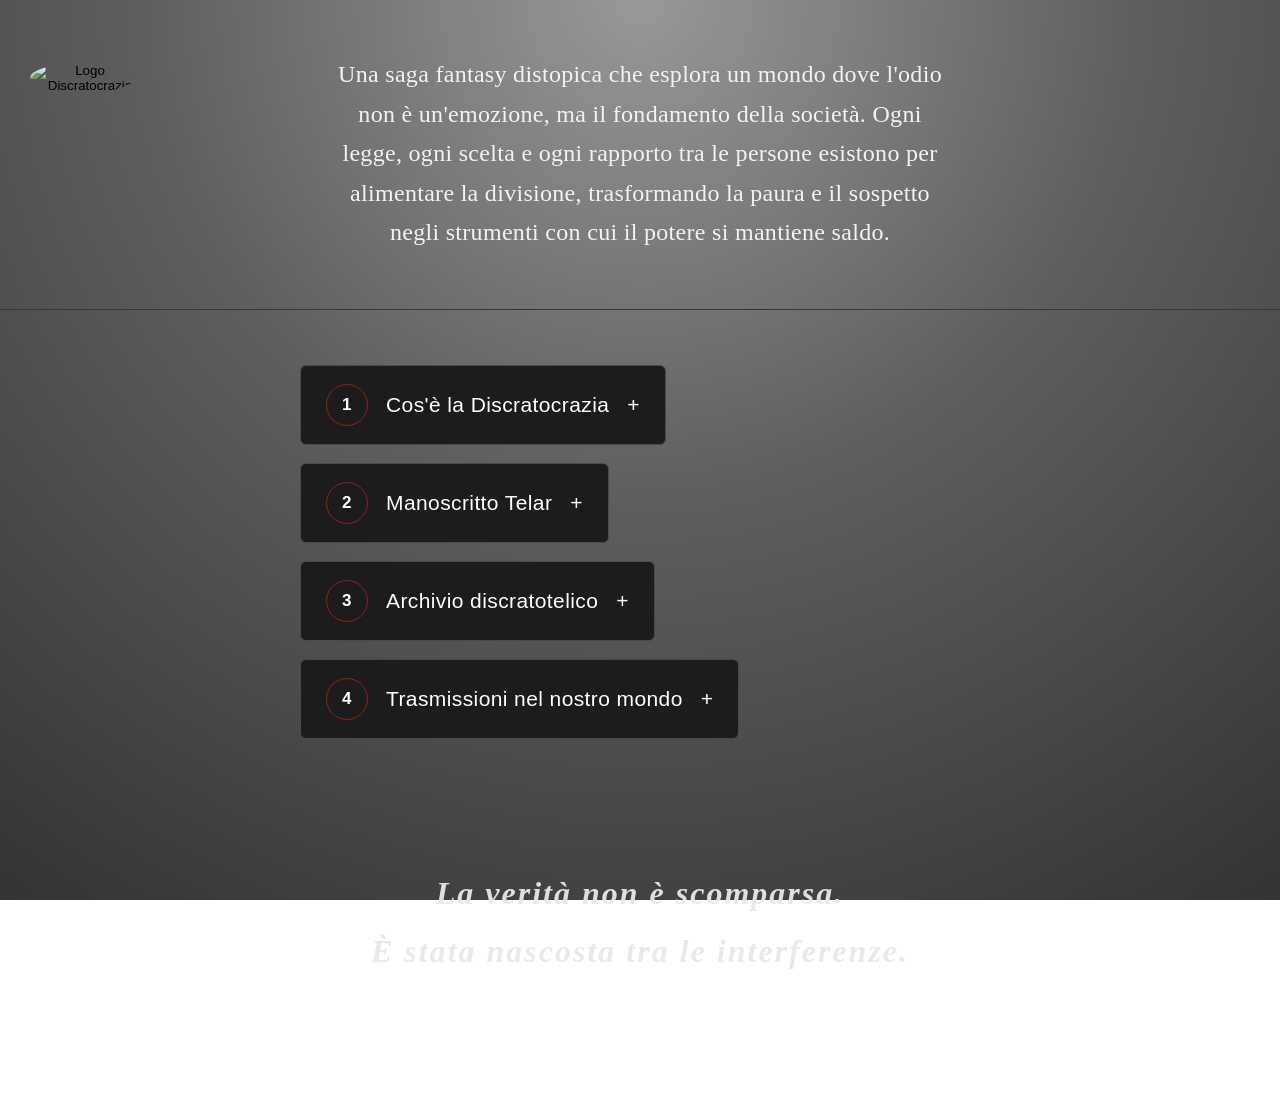
==== index.html @ 0948eb83 "Add files via upload" ====
<!DOCTYPE html>
<html lang="it">
<head>
  <meta charset="UTF-8">

  <meta
    name="viewport"
    content="width=device-width, initial-scale=1.0"
  >

  <title>Discratocrazia</title>

  <link rel="stylesheet" href="style.css">
</head>

<body>

  <header class="hero">

    <!--
      Per ora usiamo un riquadro provvisorio.
      Quando avrai il logo, lo metteremo nella cartella images.
    -->
    <button
      id="logoButton"
      class="logo-button"
      type="button"
      aria-label="Mostra contenuto segreto"
    >
     <img
  src="images/logo.jpg"
  alt="Logo Discratocrazia"
  class="logo-image"
>
    </button>

    <div class="intro-container">
      <p class="intro-text">
        Una saga fantasy distopica che esplora un mondo dove l'odio non è
        un'emozione, ma il fondamento della società. Ogni legge, ogni scelta
        e ogni rapporto tra le persone esistono per alimentare la divisione,
        trasformando la paura e il sospetto negli strumenti con cui il potere
        si mantiene saldo.
      </p>
    </div>

  </header>

  <main class="main-content">

   <nav class="button-container" aria-label="Sezioni principali">

  <!-- PULSANTE 1 -->

  <section class="accordion-item">

    <button
      class="menu-button accordion-button"
      type="button"
      aria-expanded="false"
      aria-controls="panel-discratocrazia"
    >
      <span class="button-number">1</span>
      <span class="button-title">Cos'è la Discratocrazia</span>
      <span class="accordion-symbol">+</span>
    </button>

    <div
      id="panel-discratocrazia"
      class="accordion-panel"
      hidden
    >
      <article class="accordion-content">

        <h2>Lo Stato</h2>

        <p>
          La Discratocrazia non è una semplice forma di governo:
          è un sistema costruito sulla divisione. Convince ogni cittadino
          che il vero nemico sia chi gli vive accanto, trasformando l'odio
          in ordine e il sospetto in stabilità.
        </p>

        <p>
          In questo modo il potere non ha bisogno di reprimere continuamente:
          sono le persone stesse a sorvegliarsi.
        </p>

        <h2>La Dottrina</h2>

        <p>
          Sotto la guida degli dei, la società è stata plasmata secondo
          un unico principio: un popolo diviso non può ribellarsi.
        </p>

        <p>
          Ogni forma di solidarietà indipendente è considerata una minaccia.
          La storia viene riscritta, la verità censurata e il dissenso
          soffocato prima ancora che possa diventare una voce.
        </p>

        <h2>Il Braccio Armato</h2>

        <p>
          Sorveglianza, propaganda e forza militare operano come un unico
          meccanismo. Le città non sono luoghi di crescita, ma ingranaggi
          di un sistema che misura il valore di ogni individuo in base
          alla sua utilità e alla sua obbedienza.
        </p>

        <div class="accordion-warning">
          <h2>Avviso</h2>

          <p>
            Comprendere la Discratocrazia non significa accettarla.
            Ma dopo averne conosciuto i meccanismi, è difficile guardare
            il mondo con gli stessi occhi.
          </p>
        </div>

      </article>
    </div>

  </section>


  <!-- PULSANTE 2 -->

  <section class="accordion-item">

    <button
      class="menu-button accordion-button"
      type="button"
      aria-expanded="false"
      aria-controls="panel-telar"
    >
      <span class="button-number">2</span>
      <span class="button-title">Manoscritto Telar</span>
      <span class="accordion-symbol">+</span>
    </button>

    <div
      id="panel-telar"
      class="accordion-panel"
      hidden
    >
      <article class="accordion-content">
<img
  src="images/telar.jpg"
  alt="Telar"
  class="telar-image"
>
        <h2>La Storia</h2>

        <p>
          Un tempo era uno studente dell'Accademia. Un ragazzo destinato
          a servire l'ordine imposto dalla Discratocrazia. Poi arrivò la
          purga, e con essa la condanna di tutto ciò che il regime temeva
          di non poter controllare.
        </p>

        <p>
          Telar avrebbe dovuto morire quella notte. Ma è sopravvissuto.
          Ora vive nascosto tra le ombre di Egnora, una città soffocata
          dalla sorveglianza, dal sospetto e dalla paura.
        </p>

        <p>
          Ogni vicolo può nascondere una spia. Ogni parola sbagliata può
          trasformarsi in una sentenza.
        </p>

        <p>
          Braccato dai segugi del regime e costretto a sopravvivere nel
          mercato nero, Telar porta con sé qualcosa che la Discratocrazia
          credeva di aver distrutto per sempre: un potere antico, proibito
          e capace di incrinare le fondamenta stesse del sistema.
        </p>

        <p>
          La sua sola esistenza è una crepa nell'ordine. Rimanere nascosto
          significherebbe sopravvivere. Combattere potrebbe significare
          condannare sé stesso e chiunque gli stia accanto.
        </p>

        <p>
          Ma in un mondo costruito sull'odio e sulla divisione, anche una
          singola scintilla può diventare un incendio. E Telar potrebbe
          essere proprio quella scintilla.
        </p>

        <div class="accordion-warning">
          <h2>Leggi il manoscritto</h2>

          <p>
            «Questo manoscritto non è stato riscritto dalla Discratocrazia.
            Il regime ha solo lasciato una nota alla fine di tale scritto
            per imporre le sue parole.»
          </p>
        </div>

      </article>
    </div>

  </section>


  <!-- PULSANTI ANCORA DA COMPLETARE -->

<section class="accordion-item">

  <button
    class="menu-button accordion-button"
    type="button"
    aria-expanded="false"
    aria-controls="panel-archivio"
  >
    <span class="button-number">3</span>
    <span class="button-title">Archivio discratotelico</span>
    <span class="accordion-symbol">+</span>
  </button>

  <div
    id="panel-archivio"
    class="accordion-panel"
    hidden
  >

    <article class="accordion-content">

      <h2>Archivio discratotelico</h2>

      <p>
        Le informazioni contenute in questo archivio sono frammenti
        recuperati da documenti censurati dalla Discratocrazia.
      </p>

      <!-- STRUTTURA SOCIALE -->

      <details>

        <summary>Struttura sociale</summary>

        <ol>
          <li><strong>Schiavi:</strong> non possono possedere nulla, neanche un nome. Vengono marchiati a fuoco sugli occhi in segno di riconoscenza verso il loro padrone.</li>

          <li><strong>Ricchi:</strong> non fanno parte di un clan ma possono manipolare parte della città tramite il denaro.</li>

          <li><strong>Esercito:</strong> estremamente razzista e ultra purista. Considera i generali come degli dei.</li>

          <li><strong>Nobili:</strong> appartengono a un clan e odiano chiunque, perfino la propria famiglia.</li>

          <li><strong>Clan:</strong> selezionano figli perfetti eliminando i deboli.</li>

          <li><strong>Parlamento:</strong> ogni parlamentare rappresenta il proprio clan e lavora principalmente per danneggiare gli altri.</li>
        </ol>

      </details>

      <!-- POLITICA -->

      <details>

        <summary>Politica</summary>

        <p>

          <strong>Prove per crimini [trapelate non complete]</strong>

        </p>

        <p>

          I nobili hanno sempre ragione se accusano uno schiavo o un ricco,
          anche senza prove.

          I testimoni schiavi non vengono presi in considerazione salvo rare
          eccezioni.

          Le telecamere sono quasi assenti per permettere ai nobili di
          infrangere la legge.

          Le pene servono soprattutto ad umiliare i clan, far perdere loro
          prestigio e alimentare l'odio.

        </p>

      </details>
      <!-- PRESTIGIO -->

<details>

  <summary>Prestigio</summary>

  <p>
    Quando i nobili riescono a influenzare o manipolare qualcuno,
    acquisiscono prestigio.
  </p>

  <p>
    Il prestigio può essere riscattato dal Parlamento oppure utilizzato
    per ottenere favori da altri individui.
  </p>

</details>


<!-- PROPAGANDA -->

<details>

  <summary>Propaganda</summary>

  <p>
    La propaganda è un'arma invisibile che plasma il pensiero collettivo.
  </p>

  <p>
    Non mira a convincere della verità, ma a reprimere qualsiasi alternativa
    diversa dai principi della Discratocrazia.
  </p>

</details>


<!-- SETTE -->

<details>

  <summary>Sette</summary>

  <p>
    Lo Stato e il popolo conoscono l'esistenza delle sette, ma non conoscono
    l'identità dei loro membri.
  </p>

  <p>
    Lo Stato finanzia i culti per diffondere il terrore e ottenere un maggiore
    controllo sui gruppi minoritari.
  </p>

</details>


<!-- ECONOMIA -->

<details>

  <summary>Economia</summary>

  <p>
    L'economia si basa sul controllo. I clan più potenti controllano i settori
    chiave, mentre gli schiavi possiedono debiti impossibili da estinguere.
  </p>

  <p>
    Ogni casta ha un limite di guadagno giornaliero, tranne i capi clan,
    che non guadagnano direttamente perché possiedono il denaro delle famiglie
    nobili appartenenti al proprio clan.
  </p>

  <p>
    Ogni moneta permette di identificare immediatamente il tipo di individuo
    che la possiede.
  </p>

  <p>
    Il DPE è la valuta ufficiale della Discratocrazia.
  </p>

</details>


<!-- LAVORI -->

<details>

  <summary>Lavori</summary>

  <p>
    I lavori sono molteplici. Alcune professioni sono considerate illegali
    perché potrebbero aprire strade capaci di rivelare crepe nel regime.
  </p>

  <p>
    Le professioni considerate più importanti sono quelle dei medici,
    dei guerrieri e dei sapienti.
  </p>

</details>


<!-- COMMERCIO DELL'OMBRA -->

<details>

  <summary>Commercio dell'ombra</summary>

  <p>
    Il mercato nero viene finanziato dallo Stato per ottenere il controllo
    su tutte le forme di commercio.
  </p>

  <p>
    Tuttavia, i mercanti del commercio dell'ombra non si fidano del regime,
    e il regime non si fida di loro.
  </p>

</details>


<!-- SCOMMESSE -->

<details>

  <summary>Scommesse</summary>

  <p>
    Qualsiasi tipo di scommessa è legale.
  </p>

  <p>
    Esiste però una sola regola: ogni scommessa deve essere fatta per puro
    odio e non per divertimento.
  </p>

</details>
<!-- CLAN -->

<details>

  <summary>Clan</summary>

  <p>
    I clan sono nati nello stesso momento e possiedono valori,
    ideali e stili di vita differenti.
  </p>

  <p>
    L'esercito li ha suddivisi in categorie per potersi difendere
    dalla loro influenza.
  </p>

  <ul>

    <li>
      <strong>Guerrieri:</strong> eccellenti combattenti e maestri nella
      creazione di equipaggiamenti da guerra.
    </li>

    <li>
      <strong>Spirituali:</strong> studiano il divino e i morti.
      Praticano la morte precoce dei propri figli.
    </li>

    <li>
      <strong>Politici:</strong> manipolatori eccelsi.
      Tradiscono continuamente per ottenere prestigio e denaro.
    </li>

    <li>
      <strong>Religiosi:</strong> si dice che siano sotto
      la protezione diretta degli dei.
    </li>

    <li>
      <strong>Innovativi:</strong> sperimentano continuamente
      il potere elementare, spesso morendo durante gli esperimenti.
    </li>

    <li>
      <strong>Controllo:</strong> estremamente influenti.
      Considerano il denaro l'unico vero valore.
    </li>

    <li>
      <strong>Unici:</strong> neppure il regime conosce
      le loro pratiche o i loro poteri.
    </li>

  </ul>

</details>


<!-- SCALA DELL'ACCUMULO -->

<details>

  <summary>Scala dell'accumulo</summary>

  <p>
    È una scala che misura il peso demografico esercitato
    nell'universo.
  </p>

  <p>
    Ogni accumulo rappresenta una soglia oltre la quale un intero
    universo osservabile non è più in grado di contenere civiltà
    senza essere ristrutturato.
  </p>

  <p>
    L'universo della Discratocrazia ha già superato
    il quinto accumulo.
  </p>

</details>


<!-- POTERE ELEMENTARE -->

<details>

  <summary>Potere elementare - entità</summary>

  <p>
    Ogni aiutante si lega fisicamente ad un'entità,
    un essere nato con poteri propri.
  </p>

  <p>
    Attraverso questo legame può utilizzare il potere elementare,
    una forza capace di controllare sé stessi,
    gli altri e la realtà circostante.
  </p>

  <p>
    L'entità ha un solo scopo:
    proteggere il proprio aiutante a qualunque costo.
    Talvolta arriva perfino ad ucciderlo,
    convinta che quella sia la forma più estrema di protezione.
  </p>

</details>


<!-- DIMENSIONI -->

<details>

  <summary>Dimensioni</summary>

  <ul>

    <li>
      <strong>Universo:</strong> governato da leggi che molti chiamano
      destino o fato.
    </li>

    <li>
      <strong>Fantasma:</strong> una dimensione presente nella mente
      di ogni individuo, capace di realizzare tutto ciò che viene
      immaginato senza interrompere la realtà esterna.
    </li>

    <li>
      <strong>Illusione:</strong> dimensione artificiale creata
      tramite il potere elementare, tanto perfetta da essere
      indistinguibile dalla realtà.
    </li>

  </ul>

</details>


<!-- PATTI -->

<details>

  <summary>Patti</summary>

  <h3>Verbali</h3>

  <p>
    Possono essere unilaterali o bilaterali.
  </p>

  <p>
    Ogni parola pronunciata viene registrata
    direttamente dall'universo.
  </p>

  <p>
    Chi infrange il patto subisce un dolore fisico
    insopportabile per sette giorni consecutivi.
  </p>

  <h3>Rituali</h3>

  <p>
    Si formano legando temporaneamente i poteri
    di due o più aiutanti.
  </p>

  <p>
    Nemmeno gli dei hanno mai osato infrangerli.
  </p>

</details>


<!-- ARCHITETTURA -->

<details>

  <summary>Architettura</summary>

  <p>
    L'architettura riflette sempre il prestigio
    di chi utilizza un edificio.
  </p>

  <p>
    Le costruzioni sono progettate per far sentire
    piccoli i nobili e grandi gli schiavi.
  </p>

  <p>
    Da una parte viene tolta la possibilità di ribellarsi,
    dall'altra viene fatta assaggiare l'illusione
    di una vita migliore.
  </p>

</details>
<!-- VESTIARIO -->

<details>

  <summary>Vestiario</summary>

  <p>
    I vestiti dei nobili sono scomodi e stretti, per impedirgli
    di esaltarsi e ribellarsi.
  </p>

  <p>
    I vestiti degli schiavi sono larghi e comodi, per permettere
    loro di lavorare fino allo sfinimento.
  </p>

</details>


<!-- ALIMENTI -->

<details>

  <summary>Alimenti</summary>

  <p>
    Poiché il sintomo della fame viene notevolmente ridotto dalle
    entità, i nobili devono mangiare nelle proprie abitazioni e gli
    schiavi devono mangiare in pubblico.
  </p>

  <p>
    L'atto di nutrirsi viene considerato un segno di debolezza.
  </p>

  <p>
    Gli alimenti cambiano in base alla casta e ogni casta può
    consumare soltanto quelli stabiliti dal Parlamento.
  </p>

</details>


<!-- EDUCAZIONE -->

<details>

  <summary>Educazione</summary>

  <p>
    Ogni casta studia discipline specifiche.
  </p>

  <p>
    Gli schiavi, per esempio, imparano come essere sottomessi
    e portare rispetto a chi si trova sopra di loro.
  </p>

  <p>
    Il potere permette di ricordare una quantità quasi illimitata
    di informazioni.
  </p>

  <p>
    Per questo motivo, usare libri o quaderni viene considerato
    un segno di debolezza.
  </p>

</details>


<!-- MOSTRI -->

<details>

  <summary>Mostri</summary>

  <p class="censored-text">
    Censurato dalla Discratocrazia.
  </p>

</details>


<!-- VIZI E RITI -->

<details>

  <summary>Vizi e riti</summary>

  <ul>

    <li>
      <strong>Musica:</strong> viene utilizzata soltanto nei rituali.
      È composta da canti di bambini che praticano l'odio.
    </li>

    <li>
      <strong>Spettacolo:</strong> viene considerato da molti una
      perdita di tempo. È accessibile soltanto ai nobili e agli
      schiavi accompagnati.
      Negli spettacoli viene praticato l'odio reale degli attori
      contro gli altri attori.
    </li>

    <li>
      <strong>Sigarette:</strong> sono accessibili soltanto ai ricchi
      e ai nobili. Il regime vuole eliminarli perché li considera
      una minaccia.
    </li>

    <li>
      <strong>Alcol:</strong> possiede le stesse caratteristiche
      delle sigarette.
    </li>

    <li>
      <strong>Droghe:</strong> quelle che potenziano il potere
      elementare sono illegali per chiunque.
      Le altre vengono progettate dallo Stato per provocare dolore
      e amplificare l'ideologia dell'odio altrui.
      Sono legali per chiunque, ma molto costose.
    </li>

  </ul>

</details>


<!-- LIBRO DELLE LEGGI -->

<details>

  <summary>Libro delle leggi</summary>

  <p>
    È uno dei pochi libri considerati sacri.
  </p>

  <p>
    Il suo nome completo è:
  </p>

  <p>
    <em>
      Il Codice delle vene spezzate, scritture del disprezzo eterno,
      della separazione e del sangue purificatore.
    </em>
  </p>

  <p>
    Gli dei lo dettarono a un veggente impuro che, al termine,
    fu scorticato vivo per purificare la pergamena.
  </p>

  <p>
    Ogni copia autentica è scritta con sangue nobile
    su pergamena.
  </p>

</details>
<!-- LEGGI -->

<details>

  <summary>Leggi</summary>

  <p class="censored-text">
    Censurato.
  </p>

  <p>
    <strong>Causa:</strong>
    utente non conforme alle caratteristiche della Discratocrazia.
  </p>

</details>


<!-- GRAVITÀ DEI REATI -->

<details>

  <summary>Gravità dei reati</summary>

  <ul>

    <li>
      <strong>Sussurri d'odio:</strong>
      reati minori, come omicidi e torture.
    </li>

    <li>
      <strong>Ferite d'odio:</strong>
      furto e aggressione senza uccisione.
    </li>

    <li>
      <strong>Urla d'odio:</strong>
      trasgressione delle leggi e ribellioni degli schiavi.
    </li>

    <li>
      <strong>Oceani d'odio:</strong>
      tradimento del capo clan, profanazione dei templi e tentativo di rivoluzione.
    </li>

    <li>
      <strong>Eclissi d'odio:</strong>
      bestemmiare contro gli dei, tentare di distruggere il Parlamento
      e compiere atti di compassione o gioia verso gli altri.
    </li>

  </ul>

</details>


<!-- CLASSIFICAZIONE DIVINA -->

<details>

  <summary>Classificazione divina</summary>

  <ul>

    <li>
      <strong>I dieci dei:</strong>
      gli dei originali, possessori di un potere praticamente incalcolabile.
    </li>

    <li>
      <strong>Sosia:</strong>
      dei dormienti creati dagli dei originali, risvegliati
      soltanto quando essi desiderano procreare.
    </li>

    <li>
      <strong>Sottodei:</strong>
      aspiranti dei che hanno completato l'addestramento divino.
      Nessuno è mai riuscito a diventare un vero dio.
    </li>

    <li>
      <strong>Apprendisti:</strong>
      aiutanti destinati a diventare dei grazie al proprio potenziale.
      Gli dei ne hanno eliminata la maggior parte.
    </li>

  </ul>

</details>


<!-- DEI -->

<details>

  <summary>Dei</summary>

  <ul>

    <li><strong>Tarun</strong> — l'originale.</li>

    <li><strong>Zarot</strong> — dio della luce violenta e del comando.</li>

    <li><strong>Dunak</strong> — dio della guerra e della vendetta.</li>

    <li><strong>Kelir</strong> — dio della carne e della mutazione.</li>

    <li><strong>Valenul</strong> — dio delle emozioni e dei legami spezzati.</li>

    <li><strong>Nektar</strong> — dio della morte e del silenzio eterno.</li>

    <li><strong>Syrak</strong> — dio del cambiamento, dell'inganno e della follia.</li>

    <li><strong>Itot</strong> — dio dell'ordine e del giudizio.</li>

    <li><strong>Runul</strong> — dio dei sogni, dell'illusione e del desiderio.</li>

    <li><strong>Elvenak</strong> — dio del tempo e del ciclo della vita.</li>

  </ul>

</details>


<!-- I 40 COMANDAMENTI -->

<details>

  <summary>I 40 comandamenti</summary>

  <p>
    I primi trenta comandamenti sono stati censurati.
  </p>

  <ol>

    <li>Nessuno sfugge al colore degli dei: obbedisci o soccombi.</li>

    <li>Il dolore è il segno della loro presenza: celebralo.</li>

    <li>La realtà appartiene agli dei, non agli aiutanti.</li>

    <li>Sacrifica ciò che ami per dimostrare devozione.</li>

    <li>Chi mostra debolezza sarà spazzato via.</li>

    <li>La violenza è sacra.</li>

    <li>Tradisci per crescere.</li>

    <li>La paura è la moneta del potere.</li>

    <li>Tutto è soggetto al giudizio divino.</li>

    <li>Onora gli dei con le azioni, non con le parole.</li>

  </ol>

</details>


<!-- BLASFEMIE -->

<details>

  <summary>Blasfemie</summary>

  <ol>

    <li>Toccare un artefatto sacro.</li>

    <li>Distruggere un luogo sacro.</li>

    <li>Offendere un simbolo sacro.</li>

    <li>Sentirsi superiori agli dei.</li>

    <li>Bruciare testi sacri.</li>

    <li>Offendere un dio.</li>

    <li>Incidere simboli contrari a quelli divini.</li>

    <li>Disturbare un rituale.</li>

    <li>Ignorare volontariamente un rituale.</li>

    <li>Rifiutare i comandamenti.</li>

    <li>Diffondere eresie o falsi insegnamenti su un dio.</li>

  </ol>

</details>

    </article>

  </div>

</section>

  <!-- PULSANTE 4 -->

<section class="accordion-item">

  <button
    class="menu-button accordion-button"
    type="button"
    aria-expanded="false"
    aria-controls="panel-trasmissioni"
  >
    <span class="button-number">4</span>
    <span class="button-title">Trasmissioni nel nostro mondo</span>
    <span class="accordion-symbol">+</span>
  </button>

  <div
    id="panel-trasmissioni"
    class="accordion-panel"
    hidden
  >
    <article class="accordion-content">

      <h2>Trasmissioni nel nostro mondo</h2>

      <p>
        La Discratocrazia tenta di cancellare ogni traccia della verità,
        controllando gli archivi ufficiali e riscrivendo ciò che il popolo
        deve ricordare.
      </p>

      <p>
        Per questo la Resistenza ha iniziato a comunicare attraverso
        frequenze esterne, canali non autorizzati e difficili da individuare.
      </p>

      <p>
        Attraverso questi segnali vengono diffusi bollettini visivi,
        testimonianze dal fronte, documenti declassificati e frammenti
        di informazioni sottratte al controllo del regime.
      </p>

      <p>
        Ma la Discratocrazia non è rimasta immobile. Il sistema
        Discratotelico monitora le risposte, le conversazioni e ogni
        tentativo di creare collegamenti tra i cittadini.
      </p>

      <p>
        I messaggi della Resistenza possono ancora raggiungere chi cerca
        la verità, ma ogni voce che nasce attorno ad essi viene osservata,
        manipolata o messa a tacere.
      </p>

      <div class="accordion-warning">
        <p>
          Leggi i bollettini. Osserva gli aggiornamenti.
        </p>

        <p>
          Ma ricorda: la Resistenza trasmette attraverso le frequenze
          esterne. Il regime ascolta ciò che accade al loro interno.
        </p>
      </div>

      <div class="social-buttons">

        <a
          class="social-button"
          href="#"
          target="_blank"
          rel="noopener noreferrer"
        >
          TikTok
        </a>

        <a
          class="social-button"
          href="#"
          target="_blank"
          rel="noopener noreferrer"
        >
          Instagram
        </a>

      </div>

    </article>
  </div>

</section>


  <!-- PULSANTE SEGRETO -->

<!-- PULSANTE SEGRETO 5 -->

<section
  id="secretSection"
  class="accordion-item secret-section"
>
  <button
    id="secretButton"
    class="menu-button accordion-button secret-button"
    type="button"
    aria-expanded="false"
    aria-controls="panel-segreto"
    aria-hidden="true"
  >
    <span class="button-number">5</span>

    <span class="button-title">
      controllo segno egnoriano dell`utente
    </span>

    <span class="accordion-symbol">+</span>
  </button>

  <div
    id="panel-segreto"
    class="accordion-panel"
    hidden
  >
    <article class="accordion-content">

      <h2>Classificazione egnoriana</h2>

      <p>
        Sei arrivato fin qui, significa che hai scoperto
        la classificazione. Scopri il tuo segno egnoriano.
      </p>

      <p>
        Ogni settimana su Egnora ha nove giorni e ogni mese
        ha trenta giorni. I mesi totali sono quindici.
      </p>

      <div class="egnora-converter">

        <h3>Inserisci la tua data di nascita</h3>

        <div class="date-inputs">

          <label>
            Giorno

            <input
              id="birthDay"
              type="number"
              min="1"
              max="31"
              placeholder="15"
            >
          </label>

          <label>
            Mese

            <input
              id="birthMonth"
              type="number"
              min="1"
              max="12"
              placeholder="8"
            >
          </label>

          <label>
            Anno

            <input
              id="birthYear"
              type="number"
              min="1900"
              max="2100"
              placeholder="1990"
            >
          </label>

        </div>

        <button
          id="convertEgnoraDate"
          class="social-button"
          type="button"
        >
          Scopri la data egnoriana
        </button>

        <div
          id="egnoraResult"
          class="egnora-result"
          hidden
        >
          <p>
            <strong>Data egnoriana provvisoria:</strong>
          </p>

          <p id="egnoraDateText"></p>

          <p>
            Il calcolo definitivo verrà collegato al calendario
            ufficiale di Egnora.
          </p>
        </div>

      </div>

    </article>
  </div>

</section>
<footer class="final-message">
  La verità non è scomparsa.<br>
  È stata nascosta tra le interferenze.
</footer>

</nav>

  </main>

  <script src="script.js"></script>

</body>
</html>
---- style.css ----
/* Impostazioni generali */

* {
  box-sizing: border-box;
}

html {
  scroll-behavior: smooth;
}

body {
  margin: 0;
  min-height: 100vh;
  font-family: Georgia, "Times New Roman", serif;
  color: #f3f3f3;

  background-image:
    radial-gradient(
      circle at top,
      rgba(27, 27, 27, 0.45) 0%,
      rgba(8, 8, 8, 0.65) 45%,
      rgba(0, 0, 0, 0.8) 100%
    ),
    url("images/sfondo.jpg");

  background-size: cover;
  background-position: center;
  background-repeat: no-repeat;
  background-attachment: fixed;
}


/* Parte superiore */

.hero {
  position: relative;
  width: 100%;
  min-height: 310px;
  padding: 55px 30px 30px;
  display: flex;
  justify-content: center;
  align-items: flex-start;
  border-bottom: 1px solid #383838;
}
.telar-image {
  display: block;
  width: 300px;
  max-width: 100%;
  height: auto;
  margin: 30px auto 30px;
}

/* Logo in alto a sinistra */

.logo-button {
  position: fixed;
  top: 25px;
  left: 30px;
  width: 105px;
  height: 105px;
  padding: 0;
  border: none;
  border-radius: 50%;
  background: transparent;
  cursor: pointer;
}

.logo-image {
  width: 100%;
  height: 100%;
    object-fit: cover;
  border-radius: 50%;
  transition: transform 0.25s ease;
}

.logo-button:hover .logo-image {
  transform: scale(1.05);
}

.logo-button:focus-visible {
  outline: 3px solid #ffffff;
  outline-offset: 5px;
}
.logo-image {
  border-radius: 50%;
}

/* Testo introduttivo */

.intro-container {
  width: min(850px, 100%);
  padding: 0 120px;
  text-align: center;
}

.intro-text {
  margin: 0;
  font-size: 24px;
  line-height: 1.65;
  letter-spacing: 0.3px;
}


/* Contenuto principale */

.main-content {
  width: 100%;
  padding: 55px 25px 80px;
}

.button-container {
  width: min(680px, 100%);
  margin: 0 auto;
  display: flex;
  flex-direction: column;
  gap: 18px;
}


/* Pulsanti */

.menu-button {
  min-height: 72px;
  padding: 18px 25px;
  display: flex;
  align-items: center;
  gap: 18px;
  border: 1px solid #4a4a4a;
  border-radius: 6px;
  color: #ffffff;
  background-color: #1c1c1c;
  text-decoration: none;
  font-size: 21px;
  letter-spacing: 0.4px;
  transition:
    transform 0.2s ease,
    border-color 0.2s ease,
    background-color 0.2s ease;
}

.menu-button:hover {
  transform: translateY(-2px);
  border-color: #9e1b1b;
  background-color: #281313;
}

.menu-button:focus-visible {
  outline: 3px solid #ffffff;
  outline-offset: 4px;
}

.button-number {
  min-width: 42px;
  height: 42px;
  display: inline-flex;
  align-items: center;
  justify-content: center;
  border: 1px solid #9e1b1b;
  border-radius: 50%;
  font-family: Arial, sans-serif;
  font-size: 17px;
  font-weight: bold;
}


/* Pulsante segreto */

.secret-button {
  display: none;
  border-color: #9e1b1b;
  background-color: #241111;
}

.secret-button.visible {
  display: flex;
  animation: revealButton 0.55s ease;
}

@keyframes revealButton {
  from {
    opacity: 0;
    transform: translateY(-18px);
  }

  to {
    opacity: 1;
    transform: translateY(0);
  }
}
.final-message {
  margin: 90px auto 40px;
  text-align: center;
  font-size: 2rem;
  font-style: italic;
  font-weight: bold;
  color: #e8e8e8;
  letter-spacing: 2px;
  line-height: 1.8;
  opacity: 0.95;
  max-width: 900px;
}


/* Versione per telefoni e schermi piccoli */

@media (max-width: 800px) {

  .hero {
    min-height: auto;
    padding: 145px 22px 35px;
  }

  .logo-button {
    top: 20px;
    left: 50%;
    transform: translateX(-50%);
  }

  .intro-container {
    padding: 0;
  }

  .intro-text {
    font-size: 19px;
    line-height: 1.55;
  }

  .main-content {
    padding: 35px 18px 60px;
  }

  .menu-button {
    padding: 16px;
    font-size: 18px;
  }
/* Archivio discratotelico */

.archive-content {
  padding: 26px;
}

.archive-introduction {
  margin: 0 0 25px;
  color: #bdbdbd;
  font-style: italic;
  text-align: center;
}

.archive-list {
  display: flex;
  flex-direction: column;
  gap: 10px;
}

.archive-item {
  width: 100%;
}

.archive-button {
  display: flex;
  align-items: center;
  justify-content: space-between;
  width: 100%;
  padding: 17px 20px;
  border: 1px solid #494949;
  border-left: 4px solid #8f1e1e;
  border-radius: 4px;
  background-color: #191919;
  color: #eeeeee;
  font-family: inherit;
  font-size: 19px;
  font-weight: bold;
  text-align: left;
  cursor: pointer;
  transition:
    background-color 0.25s ease,
    border-color 0.25s ease;
}

.archive-button:hover {
  border-color: #9e1b1b;
  border-left-color: #c63b3b;
  background-color: #241414;
}

.archive-button[aria-expanded="true"] {
  border-color: #8f1e1e;
  background-color: #2a1515;
}

.archive-symbol {
  flex-shrink: 0;
  margin-left: 20px;
  font-family: Arial, sans-serif;
  font-size: 27px;
  font-weight: normal;
  transition: transform 0.25s ease;
}

.archive-button[aria-expanded="true"] .archive-symbol {
  transform: rotate(45deg);
}

.archive-panel {
  overflow: hidden;
}

.archive-text {
  margin: 6px 0 10px;
  padding: 22px 25px;
  border: 1px solid #383838;
  border-top: none;
  background-color: #111111;
  color: #dddddd;
  animation: openArchivePanel 0.3s ease;
}

.archive-text p {
  margin: 0 0 14px;
  font-size: 17px;
  line-height: 1.7;
}

.archive-text ol,
.archive-text ul {
  margin: 0;
  padding-left: 25px;
}

.archive-text li {
  margin-bottom: 16px;
  padding-left: 5px;
  font-size: 17px;
  line-height: 1.7;
}

.archive-text li:last-child {
  margin-bottom: 0;
}

.archive-text ul {
  margin-top: 14px;
}

.archive-text strong {
  color: #d35a5a;
}

.archive-text em {
  color: #efc9c9;
}

.censored-text {
  color: #d03535;
  font-weight: bold;
  letter-spacing: 2px;
  text-transform: uppercase;
}

@keyframes openArchivePanel {
  from {
    opacity: 0;
    transform: translateY(-8px);
  }

  to {
    opacity: 1;
    transform: translateY(0);
  }
}


@media (max-width: 600px) {
  .archive-content {
    padding: 18px 12px;
  }

  .archive-button {
    padding: 15px;
    font-size: 17px;
  }

  .archive-text {
    padding: 19px 16px;
  }

  .archive-text p,
  .archive-text li {
    font-size: 16px;
    line-height: 1.6;
  }
}
}
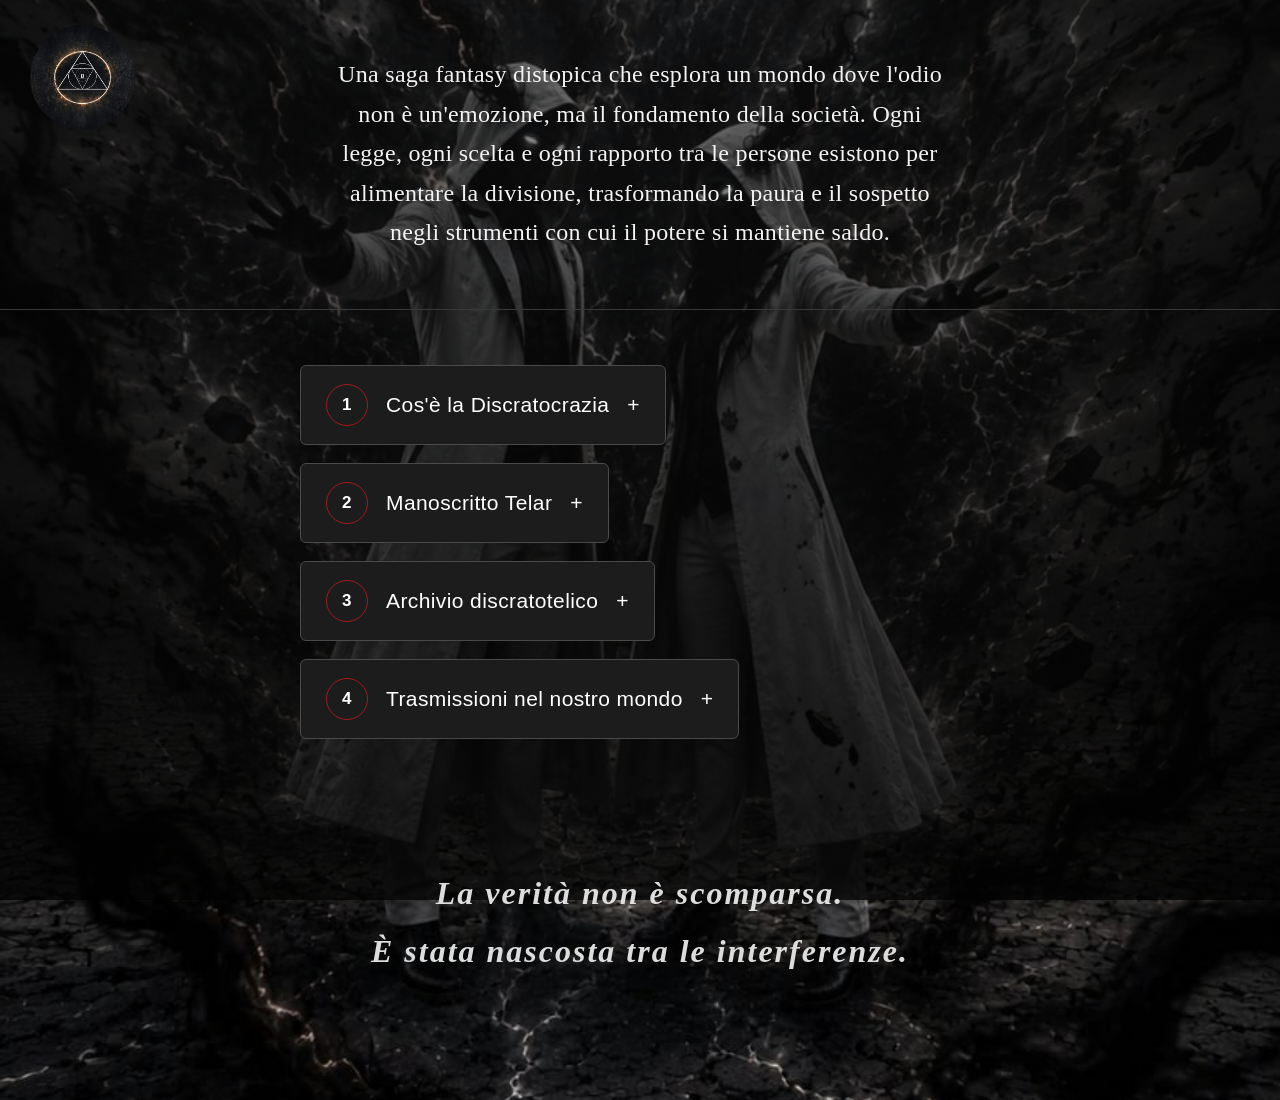
==== commit 5b7fa186: "Aggiunti link social" ====
--- a/index.html
+++ b/index.html
@@ -1,1214 +1,1212 @@
-<!DOCTYPE html>
-<html lang="it">
-<head>
-  <meta charset="UTF-8">
-
-  <meta
-    name="viewport"
-    content="width=device-width, initial-scale=1.0"
-  >
-
-  <title>Discratocrazia</title>
-
-  <link rel="stylesheet" href="style.css">
-</head>
-
-<body>
-
-  <header class="hero">
-
-    <!--
-      Per ora usiamo un riquadro provvisorio.
-      Quando avrai il logo, lo metteremo nella cartella images.
-    -->
-    <button
-      id="logoButton"
-      class="logo-button"
-      type="button"
-      aria-label="Mostra contenuto segreto"
-    >
-     <img
-  src="images/logo.jpg"
-  alt="Logo Discratocrazia"
-  class="logo-image"
->
-    </button>
-
-    <div class="intro-container">
-      <p class="intro-text">
-        Una saga fantasy distopica che esplora un mondo dove l'odio non è
-        un'emozione, ma il fondamento della società. Ogni legge, ogni scelta
-        e ogni rapporto tra le persone esistono per alimentare la divisione,
-        trasformando la paura e il sospetto negli strumenti con cui il potere
-        si mantiene saldo.
-      </p>
-    </div>
-
-  </header>
-
-  <main class="main-content">
-
-   <nav class="button-container" aria-label="Sezioni principali">
-
-  <!-- PULSANTE 1 -->
-
-  <section class="accordion-item">
-
-    <button
-      class="menu-button accordion-button"
-      type="button"
-      aria-expanded="false"
-      aria-controls="panel-discratocrazia"
-    >
-      <span class="button-number">1</span>
-      <span class="button-title">Cos'è la Discratocrazia</span>
-      <span class="accordion-symbol">+</span>
-    </button>
-
-    <div
-      id="panel-discratocrazia"
-      class="accordion-panel"
-      hidden
-    >
-      <article class="accordion-content">
-
-        <h2>Lo Stato</h2>
-
-        <p>
-          La Discratocrazia non è una semplice forma di governo:
-          è un sistema costruito sulla divisione. Convince ogni cittadino
-          che il vero nemico sia chi gli vive accanto, trasformando l'odio
-          in ordine e il sospetto in stabilità.
-        </p>
-
-        <p>
-          In questo modo il potere non ha bisogno di reprimere continuamente:
-          sono le persone stesse a sorvegliarsi.
-        </p>
-
-        <h2>La Dottrina</h2>
-
-        <p>
-          Sotto la guida degli dei, la società è stata plasmata secondo
-          un unico principio: un popolo diviso non può ribellarsi.
-        </p>
-
-        <p>
-          Ogni forma di solidarietà indipendente è considerata una minaccia.
-          La storia viene riscritta, la verità censurata e il dissenso
-          soffocato prima ancora che possa diventare una voce.
-        </p>
-
-        <h2>Il Braccio Armato</h2>
-
-        <p>
-          Sorveglianza, propaganda e forza militare operano come un unico
-          meccanismo. Le città non sono luoghi di crescita, ma ingranaggi
-          di un sistema che misura il valore di ogni individuo in base
-          alla sua utilità e alla sua obbedienza.
-        </p>
-
-        <div class="accordion-warning">
-          <h2>Avviso</h2>
-
-          <p>
-            Comprendere la Discratocrazia non significa accettarla.
-            Ma dopo averne conosciuto i meccanismi, è difficile guardare
-            il mondo con gli stessi occhi.
-          </p>
-        </div>
-
-      </article>
-    </div>
-
-  </section>
-
-
-  <!-- PULSANTE 2 -->
-
-  <section class="accordion-item">
-
-    <button
-      class="menu-button accordion-button"
-      type="button"
-      aria-expanded="false"
-      aria-controls="panel-telar"
-    >
-      <span class="button-number">2</span>
-      <span class="button-title">Manoscritto Telar</span>
-      <span class="accordion-symbol">+</span>
-    </button>
-
-    <div
-      id="panel-telar"
-      class="accordion-panel"
-      hidden
-    >
-      <article class="accordion-content">
-<img
-  src="images/telar.jpg"
-  alt="Telar"
-  class="telar-image"
->
-        <h2>La Storia</h2>
-
-        <p>
-          Un tempo era uno studente dell'Accademia. Un ragazzo destinato
-          a servire l'ordine imposto dalla Discratocrazia. Poi arrivò la
-          purga, e con essa la condanna di tutto ciò che il regime temeva
-          di non poter controllare.
-        </p>
-
-        <p>
-          Telar avrebbe dovuto morire quella notte. Ma è sopravvissuto.
-          Ora vive nascosto tra le ombre di Egnora, una città soffocata
-          dalla sorveglianza, dal sospetto e dalla paura.
-        </p>
-
-        <p>
-          Ogni vicolo può nascondere una spia. Ogni parola sbagliata può
-          trasformarsi in una sentenza.
-        </p>
-
-        <p>
-          Braccato dai segugi del regime e costretto a sopravvivere nel
-          mercato nero, Telar porta con sé qualcosa che la Discratocrazia
-          credeva di aver distrutto per sempre: un potere antico, proibito
-          e capace di incrinare le fondamenta stesse del sistema.
-        </p>
-
-        <p>
-          La sua sola esistenza è una crepa nell'ordine. Rimanere nascosto
-          significherebbe sopravvivere. Combattere potrebbe significare
-          condannare sé stesso e chiunque gli stia accanto.
-        </p>
-
-        <p>
-          Ma in un mondo costruito sull'odio e sulla divisione, anche una
-          singola scintilla può diventare un incendio. E Telar potrebbe
-          essere proprio quella scintilla.
-        </p>
-
-        <div class="accordion-warning">
-          <h2>Leggi il manoscritto</h2>
-
-          <p>
-            «Questo manoscritto non è stato riscritto dalla Discratocrazia.
-            Il regime ha solo lasciato una nota alla fine di tale scritto
-            per imporre le sue parole.»
-          </p>
-        </div>
-
-      </article>
-    </div>
-
-  </section>
-
-
-  <!-- PULSANTI ANCORA DA COMPLETARE -->
-
-<section class="accordion-item">
-
-  <button
-    class="menu-button accordion-button"
-    type="button"
-    aria-expanded="false"
-    aria-controls="panel-archivio"
-  >
-    <span class="button-number">3</span>
-    <span class="button-title">Archivio discratotelico</span>
-    <span class="accordion-symbol">+</span>
-  </button>
-
-  <div
-    id="panel-archivio"
-    class="accordion-panel"
-    hidden
-  >
-
-    <article class="accordion-content">
-
-      <h2>Archivio discratotelico</h2>
-
-      <p>
-        Le informazioni contenute in questo archivio sono frammenti
-        recuperati da documenti censurati dalla Discratocrazia.
-      </p>
-
-      <!-- STRUTTURA SOCIALE -->
-
-      <details>
-
-        <summary>Struttura sociale</summary>
-
-        <ol>
-          <li><strong>Schiavi:</strong> non possono possedere nulla, neanche un nome. Vengono marchiati a fuoco sugli occhi in segno di riconoscenza verso il loro padrone.</li>
-
-          <li><strong>Ricchi:</strong> non fanno parte di un clan ma possono manipolare parte della città tramite il denaro.</li>
-
-          <li><strong>Esercito:</strong> estremamente razzista e ultra purista. Considera i generali come degli dei.</li>
-
-          <li><strong>Nobili:</strong> appartengono a un clan e odiano chiunque, perfino la propria famiglia.</li>
-
-          <li><strong>Clan:</strong> selezionano figli perfetti eliminando i deboli.</li>
-
-          <li><strong>Parlamento:</strong> ogni parlamentare rappresenta il proprio clan e lavora principalmente per danneggiare gli altri.</li>
-        </ol>
-
-      </details>
-
-      <!-- POLITICA -->
-
-      <details>
-
-        <summary>Politica</summary>
-
-        <p>
-
-          <strong>Prove per crimini [trapelate non complete]</strong>
-
-        </p>
-
-        <p>
-
-          I nobili hanno sempre ragione se accusano uno schiavo o un ricco,
-          anche senza prove.
-
-          I testimoni schiavi non vengono presi in considerazione salvo rare
-          eccezioni.
-
-          Le telecamere sono quasi assenti per permettere ai nobili di
-          infrangere la legge.
-
-          Le pene servono soprattutto ad umiliare i clan, far perdere loro
-          prestigio e alimentare l'odio.
-
-        </p>
-
-      </details>
-      <!-- PRESTIGIO -->
-
-<details>
-
-  <summary>Prestigio</summary>
-
-  <p>
-    Quando i nobili riescono a influenzare o manipolare qualcuno,
-    acquisiscono prestigio.
-  </p>
-
-  <p>
-    Il prestigio può essere riscattato dal Parlamento oppure utilizzato
-    per ottenere favori da altri individui.
-  </p>
-
-</details>
-
-
-<!-- PROPAGANDA -->
-
-<details>
-
-  <summary>Propaganda</summary>
-
-  <p>
-    La propaganda è un'arma invisibile che plasma il pensiero collettivo.
-  </p>
-
-  <p>
-    Non mira a convincere della verità, ma a reprimere qualsiasi alternativa
-    diversa dai principi della Discratocrazia.
-  </p>
-
-</details>
-
-
-<!-- SETTE -->
-
-<details>
-
-  <summary>Sette</summary>
-
-  <p>
-    Lo Stato e il popolo conoscono l'esistenza delle sette, ma non conoscono
-    l'identità dei loro membri.
-  </p>
-
-  <p>
-    Lo Stato finanzia i culti per diffondere il terrore e ottenere un maggiore
-    controllo sui gruppi minoritari.
-  </p>
-
-</details>
-
-
-<!-- ECONOMIA -->
-
-<details>
-
-  <summary>Economia</summary>
-
-  <p>
-    L'economia si basa sul controllo. I clan più potenti controllano i settori
-    chiave, mentre gli schiavi possiedono debiti impossibili da estinguere.
-  </p>
-
-  <p>
-    Ogni casta ha un limite di guadagno giornaliero, tranne i capi clan,
-    che non guadagnano direttamente perché possiedono il denaro delle famiglie
-    nobili appartenenti al proprio clan.
-  </p>
-
-  <p>
-    Ogni moneta permette di identificare immediatamente il tipo di individuo
-    che la possiede.
-  </p>
-
-  <p>
-    Il DPE è la valuta ufficiale della Discratocrazia.
-  </p>
-
-</details>
-
-
-<!-- LAVORI -->
-
-<details>
-
-  <summary>Lavori</summary>
-
-  <p>
-    I lavori sono molteplici. Alcune professioni sono considerate illegali
-    perché potrebbero aprire strade capaci di rivelare crepe nel regime.
-  </p>
-
-  <p>
-    Le professioni considerate più importanti sono quelle dei medici,
-    dei guerrieri e dei sapienti.
-  </p>
-
-</details>
-
-
-<!-- COMMERCIO DELL'OMBRA -->
-
-<details>
-
-  <summary>Commercio dell'ombra</summary>
-
-  <p>
-    Il mercato nero viene finanziato dallo Stato per ottenere il controllo
-    su tutte le forme di commercio.
-  </p>
-
-  <p>
-    Tuttavia, i mercanti del commercio dell'ombra non si fidano del regime,
-    e il regime non si fida di loro.
-  </p>
-
-</details>
-
-
-<!-- SCOMMESSE -->
-
-<details>
-
-  <summary>Scommesse</summary>
-
-  <p>
-    Qualsiasi tipo di scommessa è legale.
-  </p>
-
-  <p>
-    Esiste però una sola regola: ogni scommessa deve essere fatta per puro
-    odio e non per divertimento.
-  </p>
-
-</details>
-<!-- CLAN -->
-
-<details>
-
-  <summary>Clan</summary>
-
-  <p>
-    I clan sono nati nello stesso momento e possiedono valori,
-    ideali e stili di vita differenti.
-  </p>
-
-  <p>
-    L'esercito li ha suddivisi in categorie per potersi difendere
-    dalla loro influenza.
-  </p>
-
-  <ul>
-
-    <li>
-      <strong>Guerrieri:</strong> eccellenti combattenti e maestri nella
-      creazione di equipaggiamenti da guerra.
-    </li>
-
-    <li>
-      <strong>Spirituali:</strong> studiano il divino e i morti.
-      Praticano la morte precoce dei propri figli.
-    </li>
-
-    <li>
-      <strong>Politici:</strong> manipolatori eccelsi.
-      Tradiscono continuamente per ottenere prestigio e denaro.
-    </li>
-
-    <li>
-      <strong>Religiosi:</strong> si dice che siano sotto
-      la protezione diretta degli dei.
-    </li>
-
-    <li>
-      <strong>Innovativi:</strong> sperimentano continuamente
-      il potere elementare, spesso morendo durante gli esperimenti.
-    </li>
-
-    <li>
-      <strong>Controllo:</strong> estremamente influenti.
-      Considerano il denaro l'unico vero valore.
-    </li>
-
-    <li>
-      <strong>Unici:</strong> neppure il regime conosce
-      le loro pratiche o i loro poteri.
-    </li>
-
-  </ul>
-
-</details>
-
-
-<!-- SCALA DELL'ACCUMULO -->
-
-<details>
-
-  <summary>Scala dell'accumulo</summary>
-
-  <p>
-    È una scala che misura il peso demografico esercitato
-    nell'universo.
-  </p>
-
-  <p>
-    Ogni accumulo rappresenta una soglia oltre la quale un intero
-    universo osservabile non è più in grado di contenere civiltà
-    senza essere ristrutturato.
-  </p>
-
-  <p>
-    L'universo della Discratocrazia ha già superato
-    il quinto accumulo.
-  </p>
-
-</details>
-
-
-<!-- POTERE ELEMENTARE -->
-
-<details>
-
-  <summary>Potere elementare - entità</summary>
-
-  <p>
-    Ogni aiutante si lega fisicamente ad un'entità,
-    un essere nato con poteri propri.
-  </p>
-
-  <p>
-    Attraverso questo legame può utilizzare il potere elementare,
-    una forza capace di controllare sé stessi,
-    gli altri e la realtà circostante.
-  </p>
-
-  <p>
-    L'entità ha un solo scopo:
-    proteggere il proprio aiutante a qualunque costo.
-    Talvolta arriva perfino ad ucciderlo,
-    convinta che quella sia la forma più estrema di protezione.
-  </p>
-
-</details>
-
-
-<!-- DIMENSIONI -->
-
-<details>
-
-  <summary>Dimensioni</summary>
-
-  <ul>
-
-    <li>
-      <strong>Universo:</strong> governato da leggi che molti chiamano
-      destino o fato.
-    </li>
-
-    <li>
-      <strong>Fantasma:</strong> una dimensione presente nella mente
-      di ogni individuo, capace di realizzare tutto ciò che viene
-      immaginato senza interrompere la realtà esterna.
-    </li>
-
-    <li>
-      <strong>Illusione:</strong> dimensione artificiale creata
-      tramite il potere elementare, tanto perfetta da essere
-      indistinguibile dalla realtà.
-    </li>
-
-  </ul>
-
-</details>
-
-
-<!-- PATTI -->
-
-<details>
-
-  <summary>Patti</summary>
-
-  <h3>Verbali</h3>
-
-  <p>
-    Possono essere unilaterali o bilaterali.
-  </p>
-
-  <p>
-    Ogni parola pronunciata viene registrata
-    direttamente dall'universo.
-  </p>
-
-  <p>
-    Chi infrange il patto subisce un dolore fisico
-    insopportabile per sette giorni consecutivi.
-  </p>
-
-  <h3>Rituali</h3>
-
-  <p>
-    Si formano legando temporaneamente i poteri
-    di due o più aiutanti.
-  </p>
-
-  <p>
-    Nemmeno gli dei hanno mai osato infrangerli.
-  </p>
-
-</details>
-
-
-<!-- ARCHITETTURA -->
-
-<details>
-
-  <summary>Architettura</summary>
-
-  <p>
-    L'architettura riflette sempre il prestigio
-    di chi utilizza un edificio.
-  </p>
-
-  <p>
-    Le costruzioni sono progettate per far sentire
-    piccoli i nobili e grandi gli schiavi.
-  </p>
-
-  <p>
-    Da una parte viene tolta la possibilità di ribellarsi,
-    dall'altra viene fatta assaggiare l'illusione
-    di una vita migliore.
-  </p>
-
-</details>
-<!-- VESTIARIO -->
-
-<details>
-
-  <summary>Vestiario</summary>
-
-  <p>
-    I vestiti dei nobili sono scomodi e stretti, per impedirgli
-    di esaltarsi e ribellarsi.
-  </p>
-
-  <p>
-    I vestiti degli schiavi sono larghi e comodi, per permettere
-    loro di lavorare fino allo sfinimento.
-  </p>
-
-</details>
-
-
-<!-- ALIMENTI -->
-
-<details>
-
-  <summary>Alimenti</summary>
-
-  <p>
-    Poiché il sintomo della fame viene notevolmente ridotto dalle
-    entità, i nobili devono mangiare nelle proprie abitazioni e gli
-    schiavi devono mangiare in pubblico.
-  </p>
-
-  <p>
-    L'atto di nutrirsi viene considerato un segno di debolezza.
-  </p>
-
-  <p>
-    Gli alimenti cambiano in base alla casta e ogni casta può
-    consumare soltanto quelli stabiliti dal Parlamento.
-  </p>
-
-</details>
-
-
-<!-- EDUCAZIONE -->
-
-<details>
-
-  <summary>Educazione</summary>
-
-  <p>
-    Ogni casta studia discipline specifiche.
-  </p>
-
-  <p>
-    Gli schiavi, per esempio, imparano come essere sottomessi
-    e portare rispetto a chi si trova sopra di loro.
-  </p>
-
-  <p>
-    Il potere permette di ricordare una quantità quasi illimitata
-    di informazioni.
-  </p>
-
-  <p>
-    Per questo motivo, usare libri o quaderni viene considerato
-    un segno di debolezza.
-  </p>
-
-</details>
-
-
-<!-- MOSTRI -->
-
-<details>
-
-  <summary>Mostri</summary>
-
-  <p class="censored-text">
-    Censurato dalla Discratocrazia.
-  </p>
-
-</details>
-
-
-<!-- VIZI E RITI -->
-
-<details>
-
-  <summary>Vizi e riti</summary>
-
-  <ul>
-
-    <li>
-      <strong>Musica:</strong> viene utilizzata soltanto nei rituali.
-      È composta da canti di bambini che praticano l'odio.
-    </li>
-
-    <li>
-      <strong>Spettacolo:</strong> viene considerato da molti una
-      perdita di tempo. È accessibile soltanto ai nobili e agli
-      schiavi accompagnati.
-      Negli spettacoli viene praticato l'odio reale degli attori
-      contro gli altri attori.
-    </li>
-
-    <li>
-      <strong>Sigarette:</strong> sono accessibili soltanto ai ricchi
-      e ai nobili. Il regime vuole eliminarli perché li considera
-      una minaccia.
-    </li>
-
-    <li>
-      <strong>Alcol:</strong> possiede le stesse caratteristiche
-      delle sigarette.
-    </li>
-
-    <li>
-      <strong>Droghe:</strong> quelle che potenziano il potere
-      elementare sono illegali per chiunque.
-      Le altre vengono progettate dallo Stato per provocare dolore
-      e amplificare l'ideologia dell'odio altrui.
-      Sono legali per chiunque, ma molto costose.
-    </li>
-
-  </ul>
-
-</details>
-
-
-<!-- LIBRO DELLE LEGGI -->
-
-<details>
-
-  <summary>Libro delle leggi</summary>
-
-  <p>
-    È uno dei pochi libri considerati sacri.
-  </p>
-
-  <p>
-    Il suo nome completo è:
-  </p>
-
-  <p>
-    <em>
-      Il Codice delle vene spezzate, scritture del disprezzo eterno,
-      della separazione e del sangue purificatore.
-    </em>
-  </p>
-
-  <p>
-    Gli dei lo dettarono a un veggente impuro che, al termine,
-    fu scorticato vivo per purificare la pergamena.
-  </p>
-
-  <p>
-    Ogni copia autentica è scritta con sangue nobile
-    su pergamena.
-  </p>
-
-</details>
-<!-- LEGGI -->
-
-<details>
-
-  <summary>Leggi</summary>
-
-  <p class="censored-text">
-    Censurato.
-  </p>
-
-  <p>
-    <strong>Causa:</strong>
-    utente non conforme alle caratteristiche della Discratocrazia.
-  </p>
-
-</details>
-
-
-<!-- GRAVITÀ DEI REATI -->
-
-<details>
-
-  <summary>Gravità dei reati</summary>
-
-  <ul>
-
-    <li>
-      <strong>Sussurri d'odio:</strong>
-      reati minori, come omicidi e torture.
-    </li>
-
-    <li>
-      <strong>Ferite d'odio:</strong>
-      furto e aggressione senza uccisione.
-    </li>
-
-    <li>
-      <strong>Urla d'odio:</strong>
-      trasgressione delle leggi e ribellioni degli schiavi.
-    </li>
-
-    <li>
-      <strong>Oceani d'odio:</strong>
-      tradimento del capo clan, profanazione dei templi e tentativo di rivoluzione.
-    </li>
-
-    <li>
-      <strong>Eclissi d'odio:</strong>
-      bestemmiare contro gli dei, tentare di distruggere il Parlamento
-      e compiere atti di compassione o gioia verso gli altri.
-    </li>
-
-  </ul>
-
-</details>
-
-
-<!-- CLASSIFICAZIONE DIVINA -->
-
-<details>
-
-  <summary>Classificazione divina</summary>
-
-  <ul>
-
-    <li>
-      <strong>I dieci dei:</strong>
-      gli dei originali, possessori di un potere praticamente incalcolabile.
-    </li>
-
-    <li>
-      <strong>Sosia:</strong>
-      dei dormienti creati dagli dei originali, risvegliati
-      soltanto quando essi desiderano procreare.
-    </li>
-
-    <li>
-      <strong>Sottodei:</strong>
-      aspiranti dei che hanno completato l'addestramento divino.
-      Nessuno è mai riuscito a diventare un vero dio.
-    </li>
-
-    <li>
-      <strong>Apprendisti:</strong>
-      aiutanti destinati a diventare dei grazie al proprio potenziale.
-      Gli dei ne hanno eliminata la maggior parte.
-    </li>
-
-  </ul>
-
-</details>
-
-
-<!-- DEI -->
-
-<details>
-
-  <summary>Dei</summary>
-
-  <ul>
-
-    <li><strong>Tarun</strong> — l'originale.</li>
-
-    <li><strong>Zarot</strong> — dio della luce violenta e del comando.</li>
-
-    <li><strong>Dunak</strong> — dio della guerra e della vendetta.</li>
-
-    <li><strong>Kelir</strong> — dio della carne e della mutazione.</li>
-
-    <li><strong>Valenul</strong> — dio delle emozioni e dei legami spezzati.</li>
-
-    <li><strong>Nektar</strong> — dio della morte e del silenzio eterno.</li>
-
-    <li><strong>Syrak</strong> — dio del cambiamento, dell'inganno e della follia.</li>
-
-    <li><strong>Itot</strong> — dio dell'ordine e del giudizio.</li>
-
-    <li><strong>Runul</strong> — dio dei sogni, dell'illusione e del desiderio.</li>
-
-    <li><strong>Elvenak</strong> — dio del tempo e del ciclo della vita.</li>
-
-  </ul>
-
-</details>
-
-
-<!-- I 40 COMANDAMENTI -->
-
-<details>
-
-  <summary>I 40 comandamenti</summary>
-
-  <p>
-    I primi trenta comandamenti sono stati censurati.
-  </p>
-
-  <ol>
-
-    <li>Nessuno sfugge al colore degli dei: obbedisci o soccombi.</li>
-
-    <li>Il dolore è il segno della loro presenza: celebralo.</li>
-
-    <li>La realtà appartiene agli dei, non agli aiutanti.</li>
-
-    <li>Sacrifica ciò che ami per dimostrare devozione.</li>
-
-    <li>Chi mostra debolezza sarà spazzato via.</li>
-
-    <li>La violenza è sacra.</li>
-
-    <li>Tradisci per crescere.</li>
-
-    <li>La paura è la moneta del potere.</li>
-
-    <li>Tutto è soggetto al giudizio divino.</li>
-
-    <li>Onora gli dei con le azioni, non con le parole.</li>
-
-  </ol>
-
-</details>
-
-
-<!-- BLASFEMIE -->
-
-<details>
-
-  <summary>Blasfemie</summary>
-
-  <ol>
-
-    <li>Toccare un artefatto sacro.</li>
-
-    <li>Distruggere un luogo sacro.</li>
-
-    <li>Offendere un simbolo sacro.</li>
-
-    <li>Sentirsi superiori agli dei.</li>
-
-    <li>Bruciare testi sacri.</li>
-
-    <li>Offendere un dio.</li>
-
-    <li>Incidere simboli contrari a quelli divini.</li>
-
-    <li>Disturbare un rituale.</li>
-
-    <li>Ignorare volontariamente un rituale.</li>
-
-    <li>Rifiutare i comandamenti.</li>
-
-    <li>Diffondere eresie o falsi insegnamenti su un dio.</li>
-
-  </ol>
-
-</details>
-
-    </article>
-
-  </div>
-
-</section>
-
-  <!-- PULSANTE 4 -->
-
-<section class="accordion-item">
-
-  <button
-    class="menu-button accordion-button"
-    type="button"
-    aria-expanded="false"
-    aria-controls="panel-trasmissioni"
-  >
-    <span class="button-number">4</span>
-    <span class="button-title">Trasmissioni nel nostro mondo</span>
-    <span class="accordion-symbol">+</span>
-  </button>
-
-  <div
-    id="panel-trasmissioni"
-    class="accordion-panel"
-    hidden
-  >
-    <article class="accordion-content">
-
-      <h2>Trasmissioni nel nostro mondo</h2>
-
-      <p>
-        La Discratocrazia tenta di cancellare ogni traccia della verità,
-        controllando gli archivi ufficiali e riscrivendo ciò che il popolo
-        deve ricordare.
-      </p>
-
-      <p>
-        Per questo la Resistenza ha iniziato a comunicare attraverso
-        frequenze esterne, canali non autorizzati e difficili da individuare.
-      </p>
-
-      <p>
-        Attraverso questi segnali vengono diffusi bollettini visivi,
-        testimonianze dal fronte, documenti declassificati e frammenti
-        di informazioni sottratte al controllo del regime.
-      </p>
-
-      <p>
-        Ma la Discratocrazia non è rimasta immobile. Il sistema
-        Discratotelico monitora le risposte, le conversazioni e ogni
-        tentativo di creare collegamenti tra i cittadini.
-      </p>
-
-      <p>
-        I messaggi della Resistenza possono ancora raggiungere chi cerca
-        la verità, ma ogni voce che nasce attorno ad essi viene osservata,
-        manipolata o messa a tacere.
-      </p>
-
-      <div class="accordion-warning">
-        <p>
-          Leggi i bollettini. Osserva gli aggiornamenti.
-        </p>
-
-        <p>
-          Ma ricorda: la Resistenza trasmette attraverso le frequenze
-          esterne. Il regime ascolta ciò che accade al loro interno.
-        </p>
-      </div>
-
-      <div class="social-buttons">
-
-        <a
-          class="social-button"
-          href="#"
-          target="_blank"
-          rel="noopener noreferrer"
-        >
-          TikTok
-        </a>
-
-        <a
-          class="social-button"
-          href="#"
-          target="_blank"
-          rel="noopener noreferrer"
-        >
-          Instagram
-        </a>
-
-      </div>
-
-    </article>
-  </div>
-
-</section>
-
-
-  <!-- PULSANTE SEGRETO -->
-
-<!-- PULSANTE SEGRETO 5 -->
-
-<section
-  id="secretSection"
-  class="accordion-item secret-section"
->
-  <button
-    id="secretButton"
-    class="menu-button accordion-button secret-button"
-    type="button"
-    aria-expanded="false"
-    aria-controls="panel-segreto"
-    aria-hidden="true"
-  >
-    <span class="button-number">5</span>
-
-    <span class="button-title">
-      controllo segno egnoriano dell`utente
-    </span>
-
-    <span class="accordion-symbol">+</span>
-  </button>
-
-  <div
-    id="panel-segreto"
-    class="accordion-panel"
-    hidden
-  >
-    <article class="accordion-content">
-
-      <h2>Classificazione egnoriana</h2>
-
-      <p>
-        Sei arrivato fin qui, significa che hai scoperto
-        la classificazione. Scopri il tuo segno egnoriano.
-      </p>
-
-      <p>
-        Ogni settimana su Egnora ha nove giorni e ogni mese
-        ha trenta giorni. I mesi totali sono quindici.
-      </p>
-
-      <div class="egnora-converter">
-
-        <h3>Inserisci la tua data di nascita</h3>
-
-        <div class="date-inputs">
-
-          <label>
-            Giorno
-
-            <input
-              id="birthDay"
-              type="number"
-              min="1"
-              max="31"
-              placeholder="15"
-            >
-          </label>
-
-          <label>
-            Mese
-
-            <input
-              id="birthMonth"
-              type="number"
-              min="1"
-              max="12"
-              placeholder="8"
-            >
-          </label>
-
-          <label>
-            Anno
-
-            <input
-              id="birthYear"
-              type="number"
-              min="1900"
-              max="2100"
-              placeholder="1990"
-            >
-          </label>
-
-        </div>
-
-        <button
-          id="convertEgnoraDate"
-          class="social-button"
-          type="button"
-        >
-          Scopri la data egnoriana
-        </button>
-
-        <div
-          id="egnoraResult"
-          class="egnora-result"
-          hidden
-        >
-          <p>
-            <strong>Data egnoriana provvisoria:</strong>
-          </p>
-
-          <p id="egnoraDateText"></p>
-
-          <p>
-            Il calcolo definitivo verrà collegato al calendario
-            ufficiale di Egnora.
-          </p>
-        </div>
-
-      </div>
-
-    </article>
-  </div>
-
-</section>
-<footer class="final-message">
-  La verità non è scomparsa.<br>
-  È stata nascosta tra le interferenze.
-</footer>
-
-</nav>
-
-  </main>
-
-  <script src="script.js"></script>
-
-</body>
+<!DOCTYPE html>
+<html lang="it">
+<head>
+  <meta charset="UTF-8">
+
+  <meta
+    name="viewport"
+    content="width=device-width, initial-scale=1.0"
+  >
+
+  <title>Discratocrazia</title>
+
+  <link rel="stylesheet" href="style.css">
+</head>
+
+<body>
+
+  <header class="hero">
+
+    <!--
+      Per ora usiamo un riquadro provvisorio.
+      Quando avrai il logo, lo metteremo nella cartella images.
+    -->
+    <button
+      id="logoButton"
+      class="logo-button"
+      type="button"
+      aria-label="Mostra contenuto segreto"
+    >
+     <img
+  src="images/logo.jpg"
+  alt="Logo Discratocrazia"
+  class="logo-image"
+>
+    </button>
+
+    <div class="intro-container">
+      <p class="intro-text">
+        Una saga fantasy distopica che esplora un mondo dove l'odio non è
+        un'emozione, ma il fondamento della società. Ogni legge, ogni scelta
+        e ogni rapporto tra le persone esistono per alimentare la divisione,
+        trasformando la paura e il sospetto negli strumenti con cui il potere
+        si mantiene saldo.
+      </p>
+    </div>
+
+  </header>
+
+  <main class="main-content">
+
+   <nav class="button-container" aria-label="Sezioni principali">
+
+  <!-- PULSANTE 1 -->
+
+  <section class="accordion-item">
+
+    <button
+      class="menu-button accordion-button"
+      type="button"
+      aria-expanded="false"
+      aria-controls="panel-discratocrazia"
+    >
+      <span class="button-number">1</span>
+      <span class="button-title">Cos'è la Discratocrazia</span>
+      <span class="accordion-symbol">+</span>
+    </button>
+
+    <div
+      id="panel-discratocrazia"
+      class="accordion-panel"
+      hidden
+    >
+      <article class="accordion-content">
+
+        <h2>Lo Stato</h2>
+
+        <p>
+          La Discratocrazia non è una semplice forma di governo:
+          è un sistema costruito sulla divisione. Convince ogni cittadino
+          che il vero nemico sia chi gli vive accanto, trasformando l'odio
+          in ordine e il sospetto in stabilità.
+        </p>
+
+        <p>
+          In questo modo il potere non ha bisogno di reprimere continuamente:
+          sono le persone stesse a sorvegliarsi.
+        </p>
+
+        <h2>La Dottrina</h2>
+
+        <p>
+          Sotto la guida degli dei, la società è stata plasmata secondo
+          un unico principio: un popolo diviso non può ribellarsi.
+        </p>
+
+        <p>
+          Ogni forma di solidarietà indipendente è considerata una minaccia.
+          La storia viene riscritta, la verità censurata e il dissenso
+          soffocato prima ancora che possa diventare una voce.
+        </p>
+
+        <h2>Il Braccio Armato</h2>
+
+        <p>
+          Sorveglianza, propaganda e forza militare operano come un unico
+          meccanismo. Le città non sono luoghi di crescita, ma ingranaggi
+          di un sistema che misura il valore di ogni individuo in base
+          alla sua utilità e alla sua obbedienza.
+        </p>
+
+        <div class="accordion-warning">
+          <h2>Avviso</h2>
+
+          <p>
+            Comprendere la Discratocrazia non significa accettarla.
+            Ma dopo averne conosciuto i meccanismi, è difficile guardare
+            il mondo con gli stessi occhi.
+          </p>
+        </div>
+
+      </article>
+    </div>
+
+  </section>
+
+
+  <!-- PULSANTE 2 -->
+
+  <section class="accordion-item">
+
+    <button
+      class="menu-button accordion-button"
+      type="button"
+      aria-expanded="false"
+      aria-controls="panel-telar"
+    >
+      <span class="button-number">2</span>
+      <span class="button-title">Manoscritto Telar</span>
+      <span class="accordion-symbol">+</span>
+    </button>
+
+    <div
+      id="panel-telar"
+      class="accordion-panel"
+      hidden
+    >
+      <article class="accordion-content">
+<img
+  src="images/telar.jpg"
+  alt="Telar"
+  class="telar-image"
+>
+        <h2>La Storia</h2>
+
+        <p>
+          Un tempo era uno studente dell'Accademia. Un ragazzo destinato
+          a servire l'ordine imposto dalla Discratocrazia. Poi arrivò la
+          purga, e con essa la condanna di tutto ciò che il regime temeva
+          di non poter controllare.
+        </p>
+
+        <p>
+          Telar avrebbe dovuto morire quella notte. Ma è sopravvissuto.
+          Ora vive nascosto tra le ombre di Egnora, una città soffocata
+          dalla sorveglianza, dal sospetto e dalla paura.
+        </p>
+
+        <p>
+          Ogni vicolo può nascondere una spia. Ogni parola sbagliata può
+          trasformarsi in una sentenza.
+        </p>
+
+        <p>
+          Braccato dai segugi del regime e costretto a sopravvivere nel
+          mercato nero, Telar porta con sé qualcosa che la Discratocrazia
+          credeva di aver distrutto per sempre: un potere antico, proibito
+          e capace di incrinare le fondamenta stesse del sistema.
+        </p>
+
+        <p>
+          La sua sola esistenza è una crepa nell'ordine. Rimanere nascosto
+          significherebbe sopravvivere. Combattere potrebbe significare
+          condannare sé stesso e chiunque gli stia accanto.
+        </p>
+
+        <p>
+          Ma in un mondo costruito sull'odio e sulla divisione, anche una
+          singola scintilla può diventare un incendio. E Telar potrebbe
+          essere proprio quella scintilla.
+        </p>
+
+        <div class="accordion-warning">
+          <h2>Leggi il manoscritto</h2>
+
+          <p>
+            «Questo manoscritto non è stato riscritto dalla Discratocrazia.
+            Il regime ha solo lasciato una nota alla fine di tale scritto
+            per imporre le sue parole.»
+          </p>
+        </div>
+
+      </article>
+    </div>
+
+  </section>
+
+
+  <!-- PULSANTI ANCORA DA COMPLETARE -->
+
+<section class="accordion-item">
+
+  <button
+    class="menu-button accordion-button"
+    type="button"
+    aria-expanded="false"
+    aria-controls="panel-archivio"
+  >
+    <span class="button-number">3</span>
+    <span class="button-title">Archivio discratotelico</span>
+    <span class="accordion-symbol">+</span>
+  </button>
+
+  <div
+    id="panel-archivio"
+    class="accordion-panel"
+    hidden
+  >
+
+    <article class="accordion-content">
+
+      <h2>Archivio discratotelico</h2>
+
+      <p>
+        Le informazioni contenute in questo archivio sono frammenti
+        recuperati da documenti censurati dalla Discratocrazia.
+      </p>
+
+      <!-- STRUTTURA SOCIALE -->
+
+      <details>
+
+        <summary>Struttura sociale</summary>
+
+        <ol>
+          <li><strong>Schiavi:</strong> non possono possedere nulla, neanche un nome. Vengono marchiati a fuoco sugli occhi in segno di riconoscenza verso il loro padrone.</li>
+
+          <li><strong>Ricchi:</strong> non fanno parte di un clan ma possono manipolare parte della città tramite il denaro.</li>
+
+          <li><strong>Esercito:</strong> estremamente razzista e ultra purista. Considera i generali come degli dei.</li>
+
+          <li><strong>Nobili:</strong> appartengono a un clan e odiano chiunque, perfino la propria famiglia.</li>
+
+          <li><strong>Clan:</strong> selezionano figli perfetti eliminando i deboli.</li>
+
+          <li><strong>Parlamento:</strong> ogni parlamentare rappresenta il proprio clan e lavora principalmente per danneggiare gli altri.</li>
+        </ol>
+
+      </details>
+
+      <!-- POLITICA -->
+
+      <details>
+
+        <summary>Politica</summary>
+
+        <p>
+
+          <strong>Prove per crimini [trapelate non complete]</strong>
+
+        </p>
+
+        <p>
+
+          I nobili hanno sempre ragione se accusano uno schiavo o un ricco,
+          anche senza prove.
+
+          I testimoni schiavi non vengono presi in considerazione salvo rare
+          eccezioni.
+
+          Le telecamere sono quasi assenti per permettere ai nobili di
+          infrangere la legge.
+
+          Le pene servono soprattutto ad umiliare i clan, far perdere loro
+          prestigio e alimentare l'odio.
+
+        </p>
+
+      </details>
+      <!-- PRESTIGIO -->
+
+<details>
+
+  <summary>Prestigio</summary>
+
+  <p>
+    Quando i nobili riescono a influenzare o manipolare qualcuno,
+    acquisiscono prestigio.
+  </p>
+
+  <p>
+    Il prestigio può essere riscattato dal Parlamento oppure utilizzato
+    per ottenere favori da altri individui.
+  </p>
+
+</details>
+
+
+<!-- PROPAGANDA -->
+
+<details>
+
+  <summary>Propaganda</summary>
+
+  <p>
+    La propaganda è un'arma invisibile che plasma il pensiero collettivo.
+  </p>
+
+  <p>
+    Non mira a convincere della verità, ma a reprimere qualsiasi alternativa
+    diversa dai principi della Discratocrazia.
+  </p>
+
+</details>
+
+
+<!-- SETTE -->
+
+<details>
+
+  <summary>Sette</summary>
+
+  <p>
+    Lo Stato e il popolo conoscono l'esistenza delle sette, ma non conoscono
+    l'identità dei loro membri.
+  </p>
+
+  <p>
+    Lo Stato finanzia i culti per diffondere il terrore e ottenere un maggiore
+    controllo sui gruppi minoritari.
+  </p>
+
+</details>
+
+
+<!-- ECONOMIA -->
+
+<details>
+
+  <summary>Economia</summary>
+
+  <p>
+    L'economia si basa sul controllo. I clan più potenti controllano i settori
+    chiave, mentre gli schiavi possiedono debiti impossibili da estinguere.
+  </p>
+
+  <p>
+    Ogni casta ha un limite di guadagno giornaliero, tranne i capi clan,
+    che non guadagnano direttamente perché possiedono il denaro delle famiglie
+    nobili appartenenti al proprio clan.
+  </p>
+
+  <p>
+    Ogni moneta permette di identificare immediatamente il tipo di individuo
+    che la possiede.
+  </p>
+
+  <p>
+    Il DPE è la valuta ufficiale della Discratocrazia.
+  </p>
+
+</details>
+
+
+<!-- LAVORI -->
+
+<details>
+
+  <summary>Lavori</summary>
+
+  <p>
+    I lavori sono molteplici. Alcune professioni sono considerate illegali
+    perché potrebbero aprire strade capaci di rivelare crepe nel regime.
+  </p>
+
+  <p>
+    Le professioni considerate più importanti sono quelle dei medici,
+    dei guerrieri e dei sapienti.
+  </p>
+
+</details>
+
+
+<!-- COMMERCIO DELL'OMBRA -->
+
+<details>
+
+  <summary>Commercio dell'ombra</summary>
+
+  <p>
+    Il mercato nero viene finanziato dallo Stato per ottenere il controllo
+    su tutte le forme di commercio.
+  </p>
+
+  <p>
+    Tuttavia, i mercanti del commercio dell'ombra non si fidano del regime,
+    e il regime non si fida di loro.
+  </p>
+
+</details>
+
+
+<!-- SCOMMESSE -->
+
+<details>
+
+  <summary>Scommesse</summary>
+
+  <p>
+    Qualsiasi tipo di scommessa è legale.
+  </p>
+
+  <p>
+    Esiste però una sola regola: ogni scommessa deve essere fatta per puro
+    odio e non per divertimento.
+  </p>
+
+</details>
+<!-- CLAN -->
+
+<details>
+
+  <summary>Clan</summary>
+
+  <p>
+    I clan sono nati nello stesso momento e possiedono valori,
+    ideali e stili di vita differenti.
+  </p>
+
+  <p>
+    L'esercito li ha suddivisi in categorie per potersi difendere
+    dalla loro influenza.
+  </p>
+
+  <ul>
+
+    <li>
+      <strong>Guerrieri:</strong> eccellenti combattenti e maestri nella
+      creazione di equipaggiamenti da guerra.
+    </li>
+
+    <li>
+      <strong>Spirituali:</strong> studiano il divino e i morti.
+      Praticano la morte precoce dei propri figli.
+    </li>
+
+    <li>
+      <strong>Politici:</strong> manipolatori eccelsi.
+      Tradiscono continuamente per ottenere prestigio e denaro.
+    </li>
+
+    <li>
+      <strong>Religiosi:</strong> si dice che siano sotto
+      la protezione diretta degli dei.
+    </li>
+
+    <li>
+      <strong>Innovativi:</strong> sperimentano continuamente
+      il potere elementare, spesso morendo durante gli esperimenti.
+    </li>
+
+    <li>
+      <strong>Controllo:</strong> estremamente influenti.
+      Considerano il denaro l'unico vero valore.
+    </li>
+
+    <li>
+      <strong>Unici:</strong> neppure il regime conosce
+      le loro pratiche o i loro poteri.
+    </li>
+
+  </ul>
+
+</details>
+
+
+<!-- SCALA DELL'ACCUMULO -->
+
+<details>
+
+  <summary>Scala dell'accumulo</summary>
+
+  <p>
+    È una scala che misura il peso demografico esercitato
+    nell'universo.
+  </p>
+
+  <p>
+    Ogni accumulo rappresenta una soglia oltre la quale un intero
+    universo osservabile non è più in grado di contenere civiltà
+    senza essere ristrutturato.
+  </p>
+
+  <p>
+    L'universo della Discratocrazia ha già superato
+    il quinto accumulo.
+  </p>
+
+</details>
+
+
+<!-- POTERE ELEMENTARE -->
+
+<details>
+
+  <summary>Potere elementare - entità</summary>
+
+  <p>
+    Ogni aiutante si lega fisicamente ad un'entità,
+    un essere nato con poteri propri.
+  </p>
+
+  <p>
+    Attraverso questo legame può utilizzare il potere elementare,
+    una forza capace di controllare sé stessi,
+    gli altri e la realtà circostante.
+  </p>
+
+  <p>
+    L'entità ha un solo scopo:
+    proteggere il proprio aiutante a qualunque costo.
+    Talvolta arriva perfino ad ucciderlo,
+    convinta che quella sia la forma più estrema di protezione.
+  </p>
+
+</details>
+
+
+<!-- DIMENSIONI -->
+
+<details>
+
+  <summary>Dimensioni</summary>
+
+  <ul>
+
+    <li>
+      <strong>Universo:</strong> governato da leggi che molti chiamano
+      destino o fato.
+    </li>
+
+    <li>
+      <strong>Fantasma:</strong> una dimensione presente nella mente
+      di ogni individuo, capace di realizzare tutto ciò che viene
+      immaginato senza interrompere la realtà esterna.
+    </li>
+
+    <li>
+      <strong>Illusione:</strong> dimensione artificiale creata
+      tramite il potere elementare, tanto perfetta da essere
+      indistinguibile dalla realtà.
+    </li>
+
+  </ul>
+
+</details>
+
+
+<!-- PATTI -->
+
+<details>
+
+  <summary>Patti</summary>
+
+  <h3>Verbali</h3>
+
+  <p>
+    Possono essere unilaterali o bilaterali.
+  </p>
+
+  <p>
+    Ogni parola pronunciata viene registrata
+    direttamente dall'universo.
+  </p>
+
+  <p>
+    Chi infrange il patto subisce un dolore fisico
+    insopportabile per sette giorni consecutivi.
+  </p>
+
+  <h3>Rituali</h3>
+
+  <p>
+    Si formano legando temporaneamente i poteri
+    di due o più aiutanti.
+  </p>
+
+  <p>
+    Nemmeno gli dei hanno mai osato infrangerli.
+  </p>
+
+</details>
+
+
+<!-- ARCHITETTURA -->
+
+<details>
+
+  <summary>Architettura</summary>
+
+  <p>
+    L'architettura riflette sempre il prestigio
+    di chi utilizza un edificio.
+  </p>
+
+  <p>
+    Le costruzioni sono progettate per far sentire
+    piccoli i nobili e grandi gli schiavi.
+  </p>
+
+  <p>
+    Da una parte viene tolta la possibilità di ribellarsi,
+    dall'altra viene fatta assaggiare l'illusione
+    di una vita migliore.
+  </p>
+
+</details>
+<!-- VESTIARIO -->
+
+<details>
+
+  <summary>Vestiario</summary>
+
+  <p>
+    I vestiti dei nobili sono scomodi e stretti, per impedirgli
+    di esaltarsi e ribellarsi.
+  </p>
+
+  <p>
+    I vestiti degli schiavi sono larghi e comodi, per permettere
+    loro di lavorare fino allo sfinimento.
+  </p>
+
+</details>
+
+
+<!-- ALIMENTI -->
+
+<details>
+
+  <summary>Alimenti</summary>
+
+  <p>
+    Poiché il sintomo della fame viene notevolmente ridotto dalle
+    entità, i nobili devono mangiare nelle proprie abitazioni e gli
+    schiavi devono mangiare in pubblico.
+  </p>
+
+  <p>
+    L'atto di nutrirsi viene considerato un segno di debolezza.
+  </p>
+
+  <p>
+    Gli alimenti cambiano in base alla casta e ogni casta può
+    consumare soltanto quelli stabiliti dal Parlamento.
+  </p>
+
+</details>
+
+
+<!-- EDUCAZIONE -->
+
+<details>
+
+  <summary>Educazione</summary>
+
+  <p>
+    Ogni casta studia discipline specifiche.
+  </p>
+
+  <p>
+    Gli schiavi, per esempio, imparano come essere sottomessi
+    e portare rispetto a chi si trova sopra di loro.
+  </p>
+
+  <p>
+    Il potere permette di ricordare una quantità quasi illimitata
+    di informazioni.
+  </p>
+
+  <p>
+    Per questo motivo, usare libri o quaderni viene considerato
+    un segno di debolezza.
+  </p>
+
+</details>
+
+
+<!-- MOSTRI -->
+
+<details>
+
+  <summary>Mostri</summary>
+
+  <p class="censored-text">
+    Censurato dalla Discratocrazia.
+  </p>
+
+</details>
+
+
+<!-- VIZI E RITI -->
+
+<details>
+
+  <summary>Vizi e riti</summary>
+
+  <ul>
+
+    <li>
+      <strong>Musica:</strong> viene utilizzata soltanto nei rituali.
+      È composta da canti di bambini che praticano l'odio.
+    </li>
+
+    <li>
+      <strong>Spettacolo:</strong> viene considerato da molti una
+      perdita di tempo. È accessibile soltanto ai nobili e agli
+      schiavi accompagnati.
+      Negli spettacoli viene praticato l'odio reale degli attori
+      contro gli altri attori.
+    </li>
+
+    <li>
+      <strong>Sigarette:</strong> sono accessibili soltanto ai ricchi
+      e ai nobili. Il regime vuole eliminarli perché li considera
+      una minaccia.
+    </li>
+
+    <li>
+      <strong>Alcol:</strong> possiede le stesse caratteristiche
+      delle sigarette.
+    </li>
+
+    <li>
+      <strong>Droghe:</strong> quelle che potenziano il potere
+      elementare sono illegali per chiunque.
+      Le altre vengono progettate dallo Stato per provocare dolore
+      e amplificare l'ideologia dell'odio altrui.
+      Sono legali per chiunque, ma molto costose.
+    </li>
+
+  </ul>
+
+</details>
+
+
+<!-- LIBRO DELLE LEGGI -->
+
+<details>
+
+  <summary>Libro delle leggi</summary>
+
+  <p>
+    È uno dei pochi libri considerati sacri.
+  </p>
+
+  <p>
+    Il suo nome completo è:
+  </p>
+
+  <p>
+    <em>
+      Il Codice delle vene spezzate, scritture del disprezzo eterno,
+      della separazione e del sangue purificatore.
+    </em>
+  </p>
+
+  <p>
+    Gli dei lo dettarono a un veggente impuro che, al termine,
+    fu scorticato vivo per purificare la pergamena.
+  </p>
+
+  <p>
+    Ogni copia autentica è scritta con sangue nobile
+    su pergamena.
+  </p>
+
+</details>
+<!-- LEGGI -->
+
+<details>
+
+  <summary>Leggi</summary>
+
+  <p class="censored-text">
+    Censurato.
+  </p>
+
+  <p>
+    <strong>Causa:</strong>
+    utente non conforme alle caratteristiche della Discratocrazia.
+  </p>
+
+</details>
+
+
+<!-- GRAVITÀ DEI REATI -->
+
+<details>
+
+  <summary>Gravità dei reati</summary>
+
+  <ul>
+
+    <li>
+      <strong>Sussurri d'odio:</strong>
+      reati minori, come omicidi e torture.
+    </li>
+
+    <li>
+      <strong>Ferite d'odio:</strong>
+      furto e aggressione senza uccisione.
+    </li>
+
+    <li>
+      <strong>Urla d'odio:</strong>
+      trasgressione delle leggi e ribellioni degli schiavi.
+    </li>
+
+    <li>
+      <strong>Oceani d'odio:</strong>
+      tradimento del capo clan, profanazione dei templi e tentativo di rivoluzione.
+    </li>
+
+    <li>
+      <strong>Eclissi d'odio:</strong>
+      bestemmiare contro gli dei, tentare di distruggere il Parlamento
+      e compiere atti di compassione o gioia verso gli altri.
+    </li>
+
+  </ul>
+
+</details>
+
+
+<!-- CLASSIFICAZIONE DIVINA -->
+
+<details>
+
+  <summary>Classificazione divina</summary>
+
+  <ul>
+
+    <li>
+      <strong>I dieci dei:</strong>
+      gli dei originali, possessori di un potere praticamente incalcolabile.
+    </li>
+
+    <li>
+      <strong>Sosia:</strong>
+      dei dormienti creati dagli dei originali, risvegliati
+      soltanto quando essi desiderano procreare.
+    </li>
+
+    <li>
+      <strong>Sottodei:</strong>
+      aspiranti dei che hanno completato l'addestramento divino.
+      Nessuno è mai riuscito a diventare un vero dio.
+    </li>
+
+    <li>
+      <strong>Apprendisti:</strong>
+      aiutanti destinati a diventare dei grazie al proprio potenziale.
+      Gli dei ne hanno eliminata la maggior parte.
+    </li>
+
+  </ul>
+
+</details>
+
+
+<!-- DEI -->
+
+<details>
+
+  <summary>Dei</summary>
+
+  <ul>
+
+    <li><strong>Tarun</strong> — l'originale.</li>
+
+    <li><strong>Zarot</strong> — dio della luce violenta e del comando.</li>
+
+    <li><strong>Dunak</strong> — dio della guerra e della vendetta.</li>
+
+    <li><strong>Kelir</strong> — dio della carne e della mutazione.</li>
+
+    <li><strong>Valenul</strong> — dio delle emozioni e dei legami spezzati.</li>
+
+    <li><strong>Nektar</strong> — dio della morte e del silenzio eterno.</li>
+
+    <li><strong>Syrak</strong> — dio del cambiamento, dell'inganno e della follia.</li>
+
+    <li><strong>Itot</strong> — dio dell'ordine e del giudizio.</li>
+
+    <li><strong>Runul</strong> — dio dei sogni, dell'illusione e del desiderio.</li>
+
+    <li><strong>Elvenak</strong> — dio del tempo e del ciclo della vita.</li>
+
+  </ul>
+
+</details>
+
+
+<!-- I 40 COMANDAMENTI -->
+
+<details>
+
+  <summary>I 40 comandamenti</summary>
+
+  <p>
+    I primi trenta comandamenti sono stati censurati.
+  </p>
+
+  <ol>
+
+    <li>Nessuno sfugge al colore degli dei: obbedisci o soccombi.</li>
+
+    <li>Il dolore è il segno della loro presenza: celebralo.</li>
+
+    <li>La realtà appartiene agli dei, non agli aiutanti.</li>
+
+    <li>Sacrifica ciò che ami per dimostrare devozione.</li>
+
+    <li>Chi mostra debolezza sarà spazzato via.</li>
+
+    <li>La violenza è sacra.</li>
+
+    <li>Tradisci per crescere.</li>
+
+    <li>La paura è la moneta del potere.</li>
+
+    <li>Tutto è soggetto al giudizio divino.</li>
+
+    <li>Onora gli dei con le azioni, non con le parole.</li>
+
+  </ol>
+
+</details>
+
+
+<!-- BLASFEMIE -->
+
+<details>
+
+  <summary>Blasfemie</summary>
+
+  <ol>
+
+    <li>Toccare un artefatto sacro.</li>
+
+    <li>Distruggere un luogo sacro.</li>
+
+    <li>Offendere un simbolo sacro.</li>
+
+    <li>Sentirsi superiori agli dei.</li>
+
+    <li>Bruciare testi sacri.</li>
+
+    <li>Offendere un dio.</li>
+
+    <li>Incidere simboli contrari a quelli divini.</li>
+
+    <li>Disturbare un rituale.</li>
+
+    <li>Ignorare volontariamente un rituale.</li>
+
+    <li>Rifiutare i comandamenti.</li>
+
+    <li>Diffondere eresie o falsi insegnamenti su un dio.</li>
+
+  </ol>
+
+</details>
+
+    </article>
+
+  </div>
+
+</section>
+
+  <!-- PULSANTE 4 -->
+
+<section class="accordion-item">
+
+  <button
+    class="menu-button accordion-button"
+    type="button"
+    aria-expanded="false"
+    aria-controls="panel-trasmissioni"
+  >
+    <span class="button-number">4</span>
+    <span class="button-title">Trasmissioni nel nostro mondo</span>
+    <span class="accordion-symbol">+</span>
+  </button>
+
+  <div
+    id="panel-trasmissioni"
+    class="accordion-panel"
+    hidden
+  >
+    <article class="accordion-content">
+
+      <h2>Trasmissioni nel nostro mondo</h2>
+
+      <p>
+        La Discratocrazia tenta di cancellare ogni traccia della verità,
+        controllando gli archivi ufficiali e riscrivendo ciò che il popolo
+        deve ricordare.
+      </p>
+
+      <p>
+        Per questo la Resistenza ha iniziato a comunicare attraverso
+        frequenze esterne, canali non autorizzati e difficili da individuare.
+      </p>
+
+      <p>
+        Attraverso questi segnali vengono diffusi bollettini visivi,
+        testimonianze dal fronte, documenti declassificati e frammenti
+        di informazioni sottratte al controllo del regime.
+      </p>
+
+      <p>
+        Ma la Discratocrazia non è rimasta immobile. Il sistema
+        Discratotelico monitora le risposte, le conversazioni e ogni
+        tentativo di creare collegamenti tra i cittadini.
+      </p>
+
+      <p>
+        I messaggi della Resistenza possono ancora raggiungere chi cerca
+        la verità, ma ogni voce che nasce attorno ad essi viene osservata,
+        manipolata o messa a tacere.
+      </p>
+
+      <div class="accordion-warning">
+        <p>
+          Leggi i bollettini. Osserva gli aggiornamenti.
+        </p>
+
+        <p>
+          Ma ricorda: la Resistenza trasmette attraverso le frequenze
+          esterne. Il regime ascolta ciò che accade al loro interno.
+        </p>
+      </div>
+<div class="social-buttons">
+
+  <a
+    class="social-button"
+    href="https://www.tiktok.com/@discratocrazia?_r=1&_t=ZN-98KKGLQLv7L"
+    target="_blank"
+    rel="noopener noreferrer"
+  >
+    TikTok
+  </a>
+
+  <a
+    class="social-button"
+    href="https://www.instagram.com/telar.diary?igsh=MWjxb2ZmZ2xuNnlyOQ=="
+    target="_blank"
+    rel="noopener noreferrer"
+  >
+    Instagram
+  </a>
+
+</div>
+    </article>
+  </div>
+
+</section>
+
+
+  <!-- PULSANTE SEGRETO -->
+
+<!-- PULSANTE SEGRETO 5 -->
+
+<section
+  id="secretSection"
+  class="accordion-item secret-section"
+>
+  <button
+    id="secretButton"
+    class="menu-button accordion-button secret-button"
+    type="button"
+    aria-expanded="false"
+    aria-controls="panel-segreto"
+    aria-hidden="true"
+  >
+    <span class="button-number">5</span>
+
+    <span class="button-title">
+      controllo segno egnoriano dell`utente
+    </span>
+
+    <span class="accordion-symbol">+</span>
+  </button>
+
+  <div
+    id="panel-segreto"
+    class="accordion-panel"
+    hidden
+  >
+    <article class="accordion-content">
+
+      <h2>Classificazione egnoriana</h2>
+
+      <p>
+        Sei arrivato fin qui, significa che hai scoperto
+        la classificazione. Scopri il tuo segno egnoriano.
+      </p>
+
+      <p>
+        Ogni settimana su Egnora ha nove giorni e ogni mese
+        ha trenta giorni. I mesi totali sono quindici.
+      </p>
+
+      <div class="egnora-converter">
+
+        <h3>Inserisci la tua data di nascita</h3>
+
+        <div class="date-inputs">
+
+          <label>
+            Giorno
+
+            <input
+              id="birthDay"
+              type="number"
+              min="1"
+              max="31"
+              placeholder="15"
+            >
+          </label>
+
+          <label>
+            Mese
+
+            <input
+              id="birthMonth"
+              type="number"
+              min="1"
+              max="12"
+              placeholder="8"
+            >
+          </label>
+
+          <label>
+            Anno
+
+            <input
+              id="birthYear"
+              type="number"
+              min="1900"
+              max="2100"
+              placeholder="1990"
+            >
+          </label>
+
+        </div>
+
+        <button
+          id="convertEgnoraDate"
+          class="social-button"
+          type="button"
+        >
+          Scopri la data egnoriana
+        </button>
+
+        <div
+          id="egnoraResult"
+          class="egnora-result"
+          hidden
+        >
+          <p>
+            <strong>Data egnoriana provvisoria:</strong>
+          </p>
+
+          <p id="egnoraDateText"></p>
+
+          <p>
+            Il calcolo definitivo verrà collegato al calendario
+            ufficiale di Egnora.
+          </p>
+        </div>
+
+      </div>
+
+    </article>
+  </div>
+
+</section>
+<footer class="final-message">
+  La verità non è scomparsa.<br>
+  È stata nascosta tra le interferenze.
+</footer>
+
+</nav>
+
+  </main>
+
+  <script src="script.js"></script>
+
+</body>
 </html>
--- a/style.css
+++ b/style.css
@@ -1,393 +1,393 @@
-/* Impostazioni generali */
-
-* {
-  box-sizing: border-box;
-}
-
-html {
-  scroll-behavior: smooth;
-}
-
-body {
-  margin: 0;
-  min-height: 100vh;
-  font-family: Georgia, "Times New Roman", serif;
-  color: #f3f3f3;
-
-  background-image:
-    radial-gradient(
-      circle at top,
-      rgba(27, 27, 27, 0.45) 0%,
-      rgba(8, 8, 8, 0.65) 45%,
-      rgba(0, 0, 0, 0.8) 100%
-    ),
-    url("images/sfondo.jpg");
-
-  background-size: cover;
-  background-position: center;
-  background-repeat: no-repeat;
-  background-attachment: fixed;
-}
-
-
-/* Parte superiore */
-
-.hero {
-  position: relative;
-  width: 100%;
-  min-height: 310px;
-  padding: 55px 30px 30px;
-  display: flex;
-  justify-content: center;
-  align-items: flex-start;
-  border-bottom: 1px solid #383838;
-}
-.telar-image {
-  display: block;
-  width: 300px;
-  max-width: 100%;
-  height: auto;
-  margin: 30px auto 30px;
-}
-
-/* Logo in alto a sinistra */
-
-.logo-button {
-  position: fixed;
-  top: 25px;
-  left: 30px;
-  width: 105px;
-  height: 105px;
-  padding: 0;
-  border: none;
-  border-radius: 50%;
-  background: transparent;
-  cursor: pointer;
-}
-
-.logo-image {
-  width: 100%;
-  height: 100%;
-    object-fit: cover;
-  border-radius: 50%;
-  transition: transform 0.25s ease;
-}
-
-.logo-button:hover .logo-image {
-  transform: scale(1.05);
-}
-
-.logo-button:focus-visible {
-  outline: 3px solid #ffffff;
-  outline-offset: 5px;
-}
-.logo-image {
-  border-radius: 50%;
-}
-
-/* Testo introduttivo */
-
-.intro-container {
-  width: min(850px, 100%);
-  padding: 0 120px;
-  text-align: center;
-}
-
-.intro-text {
-  margin: 0;
-  font-size: 24px;
-  line-height: 1.65;
-  letter-spacing: 0.3px;
-}
-
-
-/* Contenuto principale */
-
-.main-content {
-  width: 100%;
-  padding: 55px 25px 80px;
-}
-
-.button-container {
-  width: min(680px, 100%);
-  margin: 0 auto;
-  display: flex;
-  flex-direction: column;
-  gap: 18px;
-}
-
-
-/* Pulsanti */
-
-.menu-button {
-  min-height: 72px;
-  padding: 18px 25px;
-  display: flex;
-  align-items: center;
-  gap: 18px;
-  border: 1px solid #4a4a4a;
-  border-radius: 6px;
-  color: #ffffff;
-  background-color: #1c1c1c;
-  text-decoration: none;
-  font-size: 21px;
-  letter-spacing: 0.4px;
-  transition:
-    transform 0.2s ease,
-    border-color 0.2s ease,
-    background-color 0.2s ease;
-}
-
-.menu-button:hover {
-  transform: translateY(-2px);
-  border-color: #9e1b1b;
-  background-color: #281313;
-}
-
-.menu-button:focus-visible {
-  outline: 3px solid #ffffff;
-  outline-offset: 4px;
-}
-
-.button-number {
-  min-width: 42px;
-  height: 42px;
-  display: inline-flex;
-  align-items: center;
-  justify-content: center;
-  border: 1px solid #9e1b1b;
-  border-radius: 50%;
-  font-family: Arial, sans-serif;
-  font-size: 17px;
-  font-weight: bold;
-}
-
-
-/* Pulsante segreto */
-
-.secret-button {
-  display: none;
-  border-color: #9e1b1b;
-  background-color: #241111;
-}
-
-.secret-button.visible {
-  display: flex;
-  animation: revealButton 0.55s ease;
-}
-
-@keyframes revealButton {
-  from {
-    opacity: 0;
-    transform: translateY(-18px);
-  }
-
-  to {
-    opacity: 1;
-    transform: translateY(0);
-  }
-}
-.final-message {
-  margin: 90px auto 40px;
-  text-align: center;
-  font-size: 2rem;
-  font-style: italic;
-  font-weight: bold;
-  color: #e8e8e8;
-  letter-spacing: 2px;
-  line-height: 1.8;
-  opacity: 0.95;
-  max-width: 900px;
-}
-
-
-/* Versione per telefoni e schermi piccoli */
-
-@media (max-width: 800px) {
-
-  .hero {
-    min-height: auto;
-    padding: 145px 22px 35px;
-  }
-
-  .logo-button {
-    top: 20px;
-    left: 50%;
-    transform: translateX(-50%);
-  }
-
-  .intro-container {
-    padding: 0;
-  }
-
-  .intro-text {
-    font-size: 19px;
-    line-height: 1.55;
-  }
-
-  .main-content {
-    padding: 35px 18px 60px;
-  }
-
-  .menu-button {
-    padding: 16px;
-    font-size: 18px;
-  }
-/* Archivio discratotelico */
-
-.archive-content {
-  padding: 26px;
-}
-
-.archive-introduction {
-  margin: 0 0 25px;
-  color: #bdbdbd;
-  font-style: italic;
-  text-align: center;
-}
-
-.archive-list {
-  display: flex;
-  flex-direction: column;
-  gap: 10px;
-}
-
-.archive-item {
-  width: 100%;
-}
-
-.archive-button {
-  display: flex;
-  align-items: center;
-  justify-content: space-between;
-  width: 100%;
-  padding: 17px 20px;
-  border: 1px solid #494949;
-  border-left: 4px solid #8f1e1e;
-  border-radius: 4px;
-  background-color: #191919;
-  color: #eeeeee;
-  font-family: inherit;
-  font-size: 19px;
-  font-weight: bold;
-  text-align: left;
-  cursor: pointer;
-  transition:
-    background-color 0.25s ease,
-    border-color 0.25s ease;
-}
-
-.archive-button:hover {
-  border-color: #9e1b1b;
-  border-left-color: #c63b3b;
-  background-color: #241414;
-}
-
-.archive-button[aria-expanded="true"] {
-  border-color: #8f1e1e;
-  background-color: #2a1515;
-}
-
-.archive-symbol {
-  flex-shrink: 0;
-  margin-left: 20px;
-  font-family: Arial, sans-serif;
-  font-size: 27px;
-  font-weight: normal;
-  transition: transform 0.25s ease;
-}
-
-.archive-button[aria-expanded="true"] .archive-symbol {
-  transform: rotate(45deg);
-}
-
-.archive-panel {
-  overflow: hidden;
-}
-
-.archive-text {
-  margin: 6px 0 10px;
-  padding: 22px 25px;
-  border: 1px solid #383838;
-  border-top: none;
-  background-color: #111111;
-  color: #dddddd;
-  animation: openArchivePanel 0.3s ease;
-}
-
-.archive-text p {
-  margin: 0 0 14px;
-  font-size: 17px;
-  line-height: 1.7;
-}
-
-.archive-text ol,
-.archive-text ul {
-  margin: 0;
-  padding-left: 25px;
-}
-
-.archive-text li {
-  margin-bottom: 16px;
-  padding-left: 5px;
-  font-size: 17px;
-  line-height: 1.7;
-}
-
-.archive-text li:last-child {
-  margin-bottom: 0;
-}
-
-.archive-text ul {
-  margin-top: 14px;
-}
-
-.archive-text strong {
-  color: #d35a5a;
-}
-
-.archive-text em {
-  color: #efc9c9;
-}
-
-.censored-text {
-  color: #d03535;
-  font-weight: bold;
-  letter-spacing: 2px;
-  text-transform: uppercase;
-}
-
-@keyframes openArchivePanel {
-  from {
-    opacity: 0;
-    transform: translateY(-8px);
-  }
-
-  to {
-    opacity: 1;
-    transform: translateY(0);
-  }
-}
-
-
-@media (max-width: 600px) {
-  .archive-content {
-    padding: 18px 12px;
-  }
-
-  .archive-button {
-    padding: 15px;
-    font-size: 17px;
-  }
-
-  .archive-text {
-    padding: 19px 16px;
-  }
-
-  .archive-text p,
-  .archive-text li {
-    font-size: 16px;
-    line-height: 1.6;
-  }
-}
+/* Impostazioni generali */
+
+* {
+  box-sizing: border-box;
+}
+
+html {
+  scroll-behavior: smooth;
+}
+
+body {
+  margin: 0;
+  min-height: 100vh;
+  font-family: Georgia, "Times New Roman", serif;
+  color: #f3f3f3;
+
+  background-image:
+    radial-gradient(
+      circle at top,
+      rgba(27, 27, 27, 0.45) 0%,
+      rgba(8, 8, 8, 0.65) 45%,
+      rgba(0, 0, 0, 0.8) 100%
+    ),
+    url("images/sfondo.jpg");
+
+  background-size: cover;
+  background-position: center;
+  background-repeat: no-repeat;
+  background-attachment: fixed;
+}
+
+
+/* Parte superiore */
+
+.hero {
+  position: relative;
+  width: 100%;
+  min-height: 310px;
+  padding: 55px 30px 30px;
+  display: flex;
+  justify-content: center;
+  align-items: flex-start;
+  border-bottom: 1px solid #383838;
+}
+.telar-image {
+  display: block;
+  width: 300px;
+  max-width: 100%;
+  height: auto;
+  margin: 30px auto 30px;
+}
+
+/* Logo in alto a sinistra */
+
+.logo-button {
+  position: fixed;
+  top: 25px;
+  left: 30px;
+  width: 105px;
+  height: 105px;
+  padding: 0;
+  border: none;
+  border-radius: 50%;
+  background: transparent;
+  cursor: pointer;
+}
+
+.logo-image {
+  width: 100%;
+  height: 100%;
+    object-fit: cover;
+  border-radius: 50%;
+  transition: transform 0.25s ease;
+}
+
+.logo-button:hover .logo-image {
+  transform: scale(1.05);
+}
+
+.logo-button:focus-visible {
+  outline: 3px solid #ffffff;
+  outline-offset: 5px;
+}
+.logo-image {
+  border-radius: 50%;
+}
+
+/* Testo introduttivo */
+
+.intro-container {
+  width: min(850px, 100%);
+  padding: 0 120px;
+  text-align: center;
+}
+
+.intro-text {
+  margin: 0;
+  font-size: 24px;
+  line-height: 1.65;
+  letter-spacing: 0.3px;
+}
+
+
+/* Contenuto principale */
+
+.main-content {
+  width: 100%;
+  padding: 55px 25px 80px;
+}
+
+.button-container {
+  width: min(680px, 100%);
+  margin: 0 auto;
+  display: flex;
+  flex-direction: column;
+  gap: 18px;
+}
+
+
+/* Pulsanti */
+
+.menu-button {
+  min-height: 72px;
+  padding: 18px 25px;
+  display: flex;
+  align-items: center;
+  gap: 18px;
+  border: 1px solid #4a4a4a;
+  border-radius: 6px;
+  color: #ffffff;
+  background-color: #1c1c1c;
+  text-decoration: none;
+  font-size: 21px;
+  letter-spacing: 0.4px;
+  transition:
+    transform 0.2s ease,
+    border-color 0.2s ease,
+    background-color 0.2s ease;
+}
+
+.menu-button:hover {
+  transform: translateY(-2px);
+  border-color: #9e1b1b;
+  background-color: #281313;
+}
+
+.menu-button:focus-visible {
+  outline: 3px solid #ffffff;
+  outline-offset: 4px;
+}
+
+.button-number {
+  min-width: 42px;
+  height: 42px;
+  display: inline-flex;
+  align-items: center;
+  justify-content: center;
+  border: 1px solid #9e1b1b;
+  border-radius: 50%;
+  font-family: Arial, sans-serif;
+  font-size: 17px;
+  font-weight: bold;
+}
+
+
+/* Pulsante segreto */
+
+.secret-button {
+  display: none;
+  border-color: #9e1b1b;
+  background-color: #241111;
+}
+
+.secret-button.visible {
+  display: flex;
+  animation: revealButton 0.55s ease;
+}
+
+@keyframes revealButton {
+  from {
+    opacity: 0;
+    transform: translateY(-18px);
+  }
+
+  to {
+    opacity: 1;
+    transform: translateY(0);
+  }
+}
+.final-message {
+  margin: 90px auto 40px;
+  text-align: center;
+  font-size: 2rem;
+  font-style: italic;
+  font-weight: bold;
+  color: #e8e8e8;
+  letter-spacing: 2px;
+  line-height: 1.8;
+  opacity: 0.95;
+  max-width: 900px;
+}
+
+
+/* Versione per telefoni e schermi piccoli */
+
+@media (max-width: 800px) {
+
+  .hero {
+    min-height: auto;
+    padding: 145px 22px 35px;
+  }
+
+  .logo-button {
+    top: 20px;
+    left: 50%;
+    transform: translateX(-50%);
+  }
+
+  .intro-container {
+    padding: 0;
+  }
+
+  .intro-text {
+    font-size: 19px;
+    line-height: 1.55;
+  }
+
+  .main-content {
+    padding: 35px 18px 60px;
+  }
+
+  .menu-button {
+    padding: 16px;
+    font-size: 18px;
+  }
+/* Archivio discratotelico */
+
+.archive-content {
+  padding: 26px;
+}
+
+.archive-introduction {
+  margin: 0 0 25px;
+  color: #bdbdbd;
+  font-style: italic;
+  text-align: center;
+}
+
+.archive-list {
+  display: flex;
+  flex-direction: column;
+  gap: 10px;
+}
+
+.archive-item {
+  width: 100%;
+}
+
+.archive-button {
+  display: flex;
+  align-items: center;
+  justify-content: space-between;
+  width: 100%;
+  padding: 17px 20px;
+  border: 1px solid #494949;
+  border-left: 4px solid #8f1e1e;
+  border-radius: 4px;
+  background-color: #191919;
+  color: #eeeeee;
+  font-family: inherit;
+  font-size: 19px;
+  font-weight: bold;
+  text-align: left;
+  cursor: pointer;
+  transition:
+    background-color 0.25s ease,
+    border-color 0.25s ease;
+}
+
+.archive-button:hover {
+  border-color: #9e1b1b;
+  border-left-color: #c63b3b;
+  background-color: #241414;
+}
+
+.archive-button[aria-expanded="true"] {
+  border-color: #8f1e1e;
+  background-color: #2a1515;
+}
+
+.archive-symbol {
+  flex-shrink: 0;
+  margin-left: 20px;
+  font-family: Arial, sans-serif;
+  font-size: 27px;
+  font-weight: normal;
+  transition: transform 0.25s ease;
+}
+
+.archive-button[aria-expanded="true"] .archive-symbol {
+  transform: rotate(45deg);
+}
+
+.archive-panel {
+  overflow: hidden;
+}
+
+.archive-text {
+  margin: 6px 0 10px;
+  padding: 22px 25px;
+  border: 1px solid #383838;
+  border-top: none;
+  background-color: #111111;
+  color: #dddddd;
+  animation: openArchivePanel 0.3s ease;
+}
+
+.archive-text p {
+  margin: 0 0 14px;
+  font-size: 17px;
+  line-height: 1.7;
+}
+
+.archive-text ol,
+.archive-text ul {
+  margin: 0;
+  padding-left: 25px;
+}
+
+.archive-text li {
+  margin-bottom: 16px;
+  padding-left: 5px;
+  font-size: 17px;
+  line-height: 1.7;
+}
+
+.archive-text li:last-child {
+  margin-bottom: 0;
+}
+
+.archive-text ul {
+  margin-top: 14px;
+}
+
+.archive-text strong {
+  color: #d35a5a;
+}
+
+.archive-text em {
+  color: #efc9c9;
+}
+
+.censored-text {
+  color: #d03535;
+  font-weight: bold;
+  letter-spacing: 2px;
+  text-transform: uppercase;
+}
+
+@keyframes openArchivePanel {
+  from {
+    opacity: 0;
+    transform: translateY(-8px);
+  }
+
+  to {
+    opacity: 1;
+    transform: translateY(0);
+  }
+}
+
+
+@media (max-width: 600px) {
+  .archive-content {
+    padding: 18px 12px;
+  }
+
+  .archive-button {
+    padding: 15px;
+    font-size: 17px;
+  }
+
+  .archive-text {
+    padding: 19px 16px;
+  }
+
+  .archive-text p,
+  .archive-text li {
+    font-size: 16px;
+    line-height: 1.6;
+  }
+}
 }
